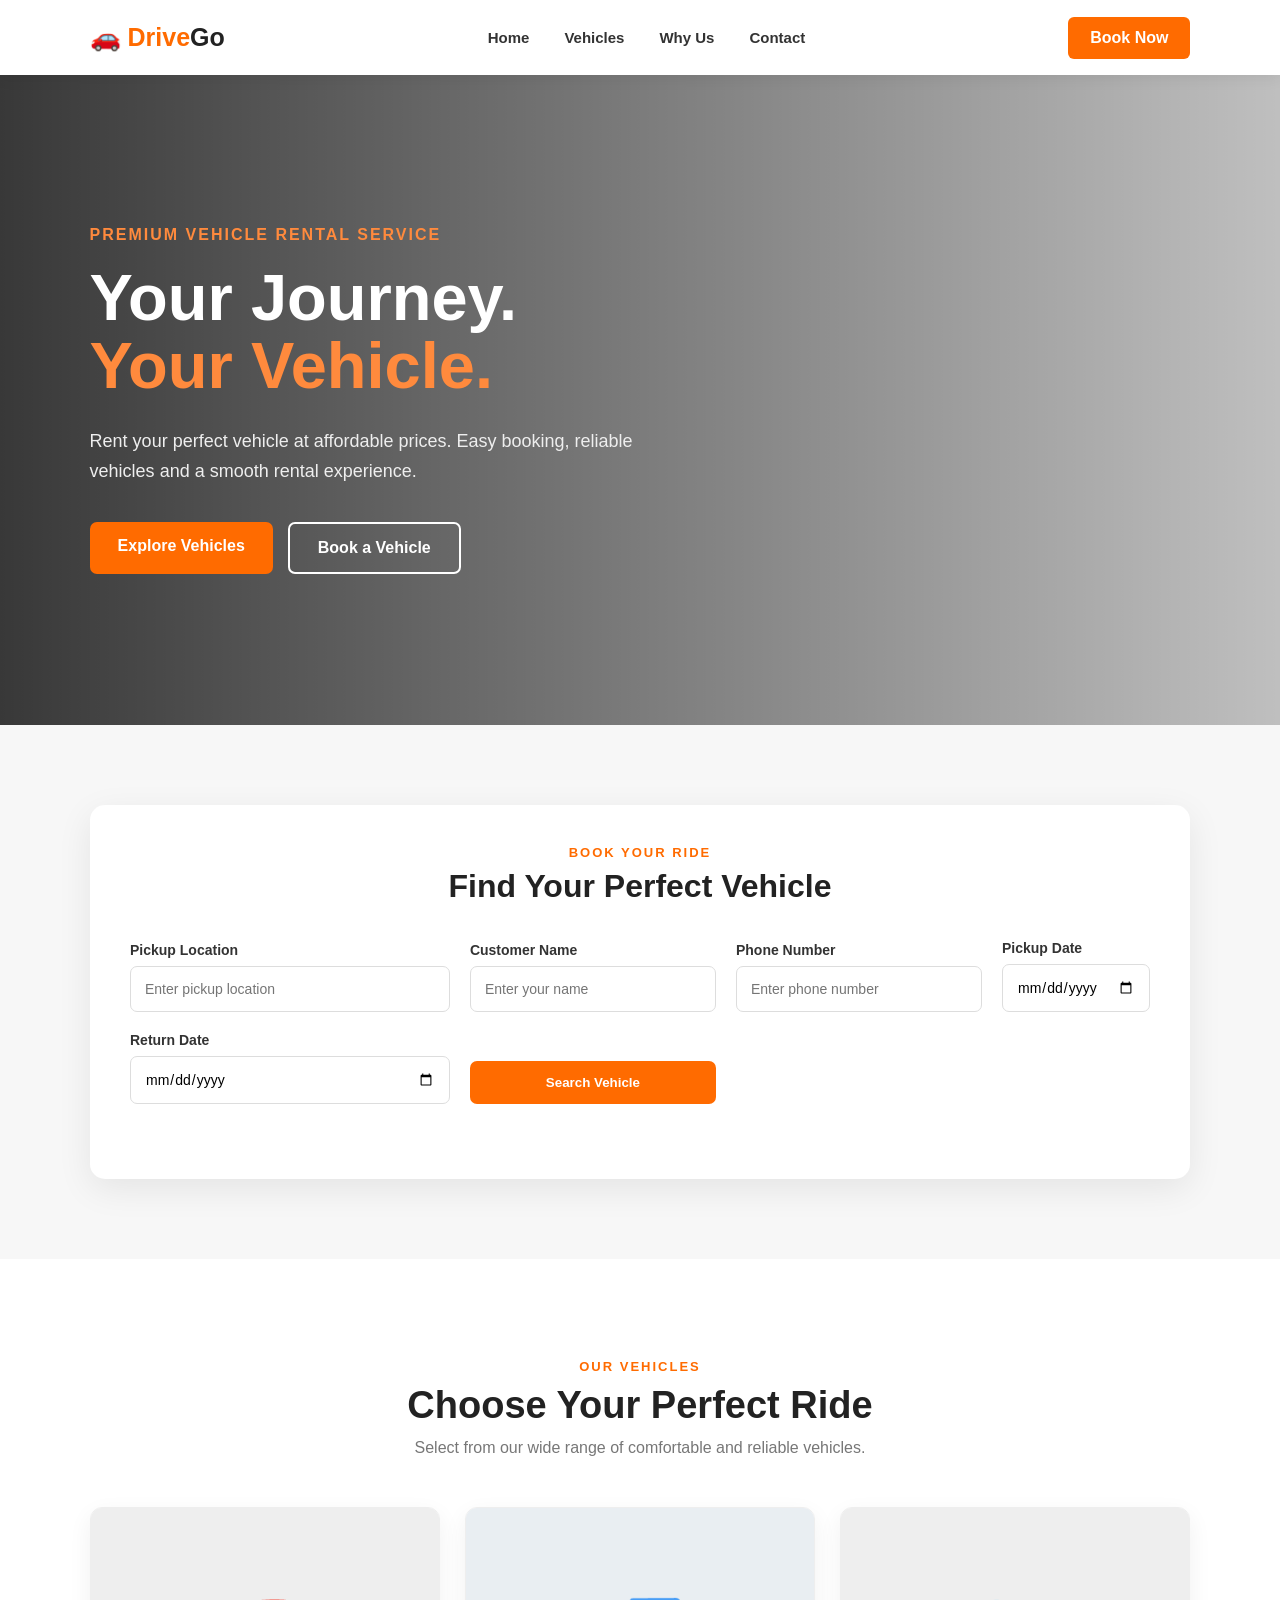
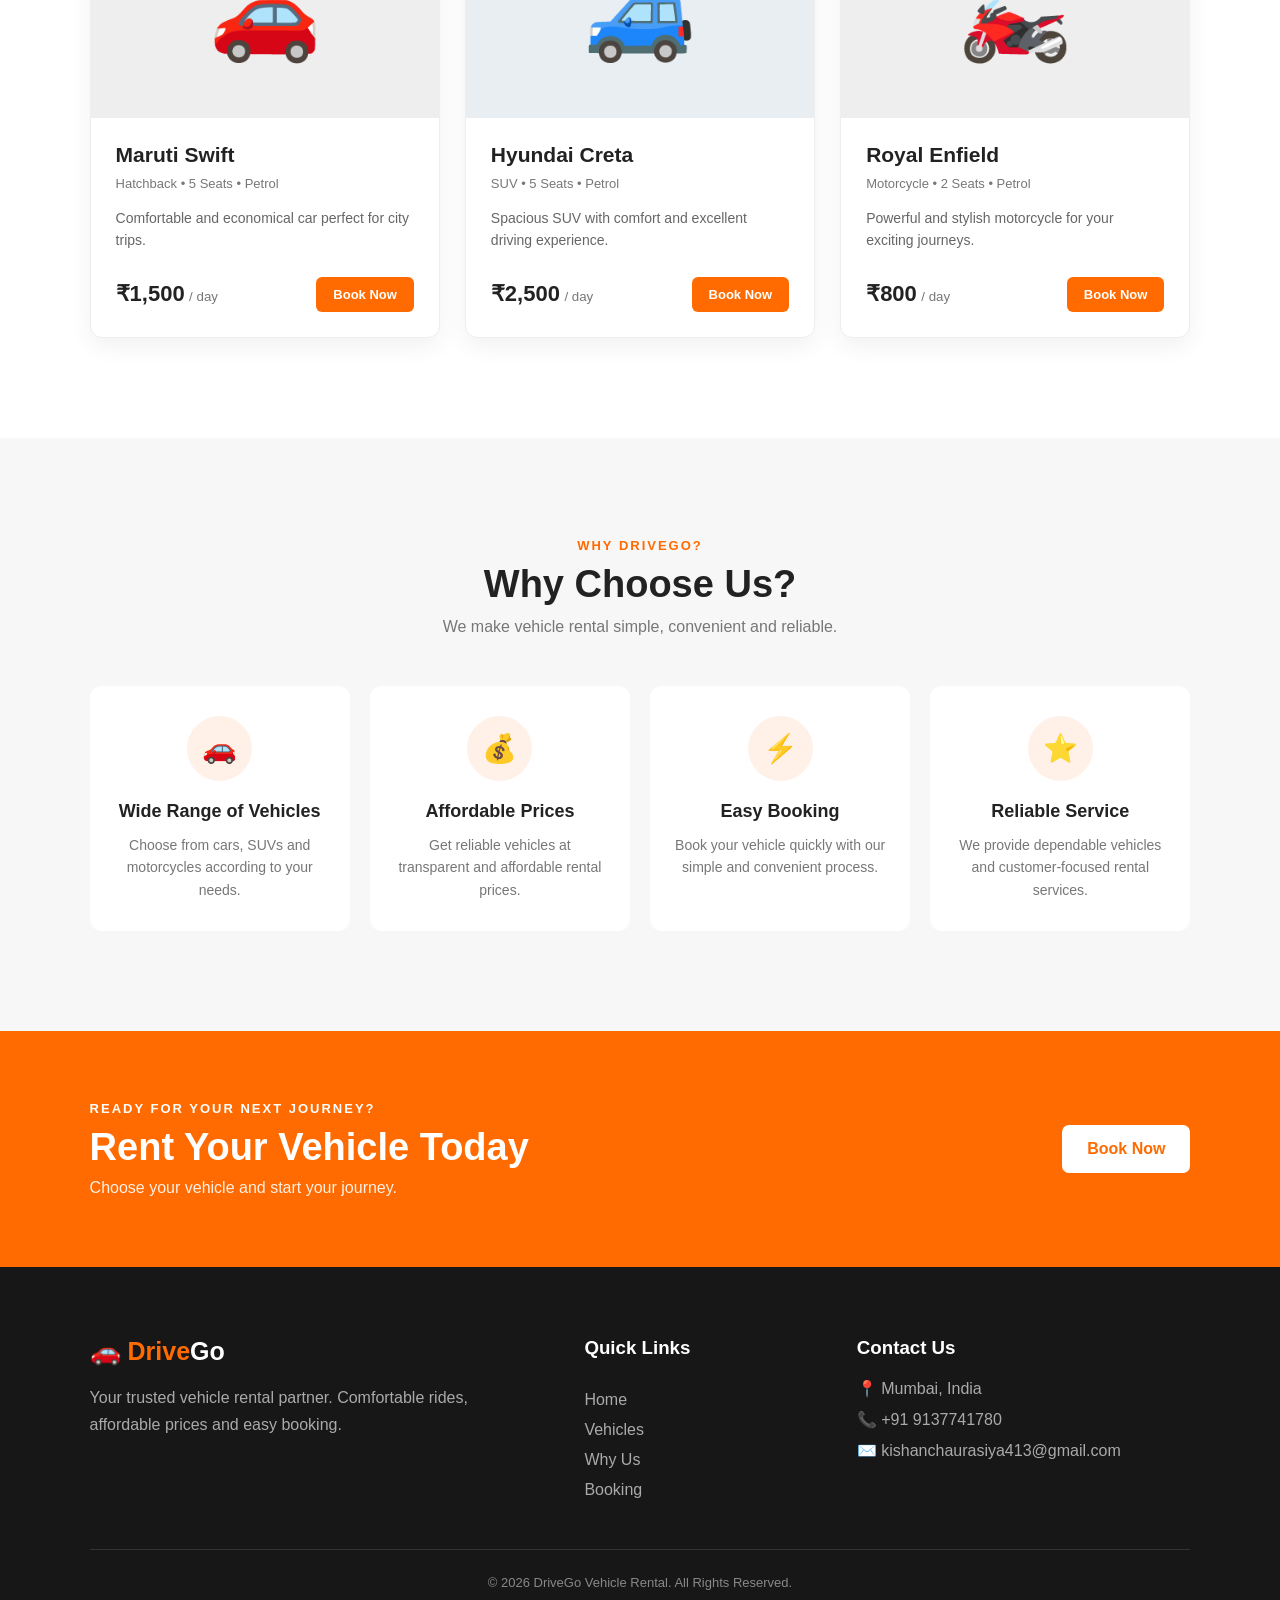
==== index.html @ 2966a83b "Fix index filename" ====
<!DOCTYPE html>
<html lang="en">

<head>
    <meta charset="UTF-8">

    <meta name="viewport" content="width=device-width, initial-scale=1.0">

    <title>DriveGo - Vehicle Rental</title>

    <link rel="stylesheet" href="style.css">
</head>

<body>

    <!-- ================= NAVBAR ================= -->

    <header class="navbar">

        <div class="logo">
            🚗 <span>Drive</span>Go
        </div>

        <nav>
            <a href="#home">Home</a>
            <a href="#vehicles">Vehicles</a>
            <a href="#why-us">Why Us</a>
            <a href="#contact">Contact</a>
        </nav>

        <a href="#booking" class="nav-btn">Book Now</a>

    </header>


    <!-- ================= HERO SECTION ================= -->

    <section class="hero" id="home">

        <div class="hero-content">

            <p class="small-title">PREMIUM VEHICLE RENTAL SERVICE</p>

            <h1>
                Your Journey.<br>
                <span>Your Vehicle.</span>
            </h1>

            <p class="hero-text">
                Rent your perfect vehicle at affordable prices.
                Easy booking, reliable vehicles and a smooth
                rental experience.
            </p>

            <div class="hero-buttons">

                <a href="#vehicles" class="primary-btn">
                    Explore Vehicles
                </a>

                <a href="#booking" class="secondary-btn">
                    Book a Vehicle
                </a>

            </div>

        </div>

    </section>


    <!-- ================= SEARCH / BOOKING BOX ================= -->

<section class="booking-section" id="booking">

    <div class="booking-box">

        <div class="booking-title">

            <p>BOOK YOUR RIDE</p>

            <h2>Find Your Perfect Vehicle</h2>

        </div>


        <div class="booking-form">

            <div class="input-group">

                <label>Pickup Location</label>

                <input
    type="text"
    id="pickupLocation"
    placeholder="Enter pickup location"
>

            </div>
            <div class="input-group">
    <label>Customer Name</label>
    <input
        type="text"
        id="customerName"
        placeholder="Enter your name"
    >
</div>

<div class="input-group">
    <label>Phone Number</label>
    <input
        type="text"
        id="customerPhone"
        placeholder="Enter phone number"
    >
</div>

            <div class="input-group">

                <label>Pickup Date</label>

                <input type="date">

            </div>


            <div class="input-group">

                <label>Return Date</label>

                <input type="date">

            </div>


            <button class="search-btn" type="button">
                Search Vehicle
            </button>

        </div>


        <!-- Vehicle results MUST be outside booking-form -->

        <div id="vehicleResults"></div>

    </div>

</section>

    <!-- ================= VEHICLES ================= -->

    <section class="vehicles-section" id="vehicles">

        <div class="section-heading">

            <p>OUR VEHICLES</p>

            <h2>Choose Your Perfect Ride</h2>

            <span>
                Select from our wide range of comfortable
                and reliable vehicles.
            </span>

        </div>


        <div class="vehicle-container">


            <!-- VEHICLE 1 -->

            <div class="vehicle-card">

                <div class="vehicle-image car-one">
                    🚗
                </div>

                <div class="vehicle-info">

                    <div class="vehicle-name">

                        <h3>Maruti Swift</h3>

                        <span>Hatchback • 5 Seats • Petrol</span>

                    </div>

                    <p class="vehicle-description">
                        Comfortable and economical car
                        perfect for city trips.
                    </p>

                    <div class="vehicle-bottom">

                        <div class="price">
                            <strong>₹1,500</strong>
                            <small>/ day</small>
                        </div>

                        <a href="#booking" class="book-btn">
                            Book Now
                        </a>

                    </div>

                </div>

            </div>


            <!-- VEHICLE 2 -->

            <div class="vehicle-card">

                <div class="vehicle-image car-two">
                    🚙
                </div>

                <div class="vehicle-info">

                    <div class="vehicle-name">

                        <h3>Hyundai Creta</h3>

                        <span>SUV • 5 Seats • Petrol</span>

                    </div>

                    <p class="vehicle-description">
                        Spacious SUV with comfort and
                        excellent driving experience.
                    </p>

                    <div class="vehicle-bottom">

                        <div class="price">
                            <strong>₹2,500</strong>
                            <small>/ day</small>
                        </div>

                        <a href="#booking" class="book-btn">
                            Book Now
                        </a>

                    </div>

                </div>

            </div>


            <!-- VEHICLE 3 -->

            <div class="vehicle-card">

                <div class="vehicle-image bike">
                    🏍️
                </div>

                <div class="vehicle-info">

                    <div class="vehicle-name">

                        <h3>Royal Enfield</h3>

                        <span>Motorcycle • 2 Seats • Petrol</span>

                    </div>

                    <p class="vehicle-description">
                        Powerful and stylish motorcycle
                        for your exciting journeys.
                    </p>

                    <div class="vehicle-bottom">

                        <div class="price">
                            <strong>₹800</strong>
                            <small>/ day</small>
                        </div>

                        <a href="#booking" class="book-btn">
                            Book Now
                        </a>

                    </div>

                </div>

            </div>


        </div>

    </section>


    <!-- ================= WHY CHOOSE US ================= -->

    <section class="why-section" id="why-us">

        <div class="section-heading">

            <p>WHY DRIVEGO?</p>

            <h2>Why Choose Us?</h2>

            <span>
                We make vehicle rental simple, convenient
                and reliable.
            </span>

        </div>


        <div class="features">


            <div class="feature-card">

                <div class="feature-icon">
                    🚗
                </div>

                <h3>Wide Range of Vehicles</h3>

                <p>
                    Choose from cars, SUVs and motorcycles
                    according to your needs.
                </p>

            </div>


            <div class="feature-card">

                <div class="feature-icon">
                    💰
                </div>

                <h3>Affordable Prices</h3>

                <p>
                    Get reliable vehicles at transparent
                    and affordable rental prices.
                </p>

            </div>


            <div class="feature-card">

                <div class="feature-icon">
                    ⚡
                </div>

                <h3>Easy Booking</h3>

                <p>
                    Book your vehicle quickly with our
                    simple and convenient process.
                </p>

            </div>


            <div class="feature-card">

                <div class="feature-icon">
                    ⭐
                </div>

                <h3>Reliable Service</h3>

                <p>
                    We provide dependable vehicles and
                    customer-focused rental services.
                </p>

            </div>


        </div>

    </section>


    <!-- ================= CALL TO ACTION ================= -->

    <section class="cta">

        <div>

            <p>READY FOR YOUR NEXT JOURNEY?</p>

            <h2>
                Rent Your Vehicle Today
            </h2>

            <span>
                Choose your vehicle and start your journey.
            </span>

        </div>

        <a href="#booking" class="cta-btn">
            Book Now
        </a>

    </section>


    <!-- ================= FOOTER ================= -->

    <footer id="contact">

        <div class="footer-container">


            <div class="footer-about">

                <div class="logo footer-logo">
                    🚗 <span>Drive</span>Go
                </div>

                <p>
                    Your trusted vehicle rental partner.
                    Comfortable rides, affordable prices
                    and easy booking.
                </p>

            </div>


            <div class="footer-links">

                <h3>Quick Links</h3>

                <a href="#home">Home</a>
                <a href="#vehicles">Vehicles</a>
                <a href="#why-us">Why Us</a>
                <a href="#booking">Booking</a>

            </div>


            <div class="footer-contact">

                <h3>Contact Us</h3>

                <p>📍 Mumbai, India</p>
                <p>📞 +91 9137741780</p>
                <p>✉️ kishanchaurasiya413@gmail.com</p>

            </div>


        </div>


        <div class="copyright">

            <p>
                © 2026 DriveGo Vehicle Rental.
                All Rights Reserved.
            </p>

        </div>

    </footer>


    <script src="script.js"></script>

</body>

</html>
---- style.css ----
/* =========================
   BASIC RESET
========================= */

* {
    margin: 0;
    padding: 0;
    box-sizing: border-box;
}

html {
    scroll-behavior: smooth;
}

body {
    font-family: Arial, sans-serif;
    color: #222;
    background: #ffffff;
}

a {
    text-decoration: none;
}

button,
input {
    font-family: inherit;
}


/* =========================
   NAVBAR
========================= */

.navbar {
    width: 100%;
    height: 75px;
    padding: 0 7%;

    display: flex;
    align-items: center;
    justify-content: space-between;

    background: #ffffff;

    position: sticky;
    top: 0;
    z-index: 1000;

    box-shadow: 0 2px 15px rgba(0, 0, 0, 0.08);
}

.logo {
    font-size: 25px;
    font-weight: bold;
    color: #222;
}

.logo span {
    color: #ff6b00;
}

.navbar nav {
    display: flex;
    gap: 35px;
}

.navbar nav a {
    color: #333;
    font-size: 15px;
    font-weight: 600;
    transition: 0.3s;
}

.navbar nav a:hover {
    color: #ff6b00;
}

.nav-btn {
    background: #ff6b00;
    color: white;
    padding: 12px 22px;
    border-radius: 6px;
    font-weight: bold;
    transition: 0.3s;
}

.nav-btn:hover {
    background: #e85d00;
    transform: translateY(-2px);
}


/* =========================
   HERO SECTION
========================= */

.hero {
    min-height: 650px;

    display: flex;
    align-items: center;

    padding: 80px 7%;

    background:
        linear-gradient(
            90deg,
            rgba(0, 0, 0, 0.78),
            rgba(0, 0, 0, 0.25)
        ),
        url("https://images.unsplash.com/photo-1503376780353-7e6692767b70?auto=format&fit=crop&w=1600&q=80");

    background-size: cover;
    background-position: center;
}

.hero-content {
    max-width: 650px;
    color: white;
}

.small-title {
    color: #ff8a3d;
    font-weight: bold;
    letter-spacing: 2px;
    margin-bottom: 20px;
}

.hero h1 {
    font-size: 65px;
    line-height: 1.05;
    margin-bottom: 25px;
}

.hero h1 span {
    color: #ff8a3d;
}

.hero-text {
    font-size: 18px;
    line-height: 1.7;
    max-width: 570px;
    color: #eeeeee;
    margin-bottom: 35px;
}

.hero-buttons {
    display: flex;
    gap: 15px;
}

.primary-btn,
.secondary-btn {
    padding: 15px 28px;
    border-radius: 7px;
    font-weight: bold;
    transition: 0.3s;
}

.primary-btn {
    background: #ff6b00;
    color: white;
}

.primary-btn:hover {
    background: #e85d00;
    transform: translateY(-3px);
}

.secondary-btn {
    border: 2px solid white;
    color: white;
}

.secondary-btn:hover {
    background: white;
    color: #222;
}


/* =========================
   BOOKING SECTION
========================= */

.booking-section {
    padding: 80px 7%;
    background: #f7f7f7;
}

.booking-box {
    max-width: 1100px;
    margin: auto;

    background: white;

    padding: 40px;

    border-radius: 15px;

    box-shadow: 0 10px 35px rgba(0, 0, 0, 0.08);
}

.booking-title {
    text-align: center;
    margin-bottom: 35px;
}

.booking-title p {
    color: #ff6b00;
    font-size: 13px;
    font-weight: bold;
    letter-spacing: 2px;
    margin-bottom: 8px;
}

.booking-title h2 {
    font-size: 32px;
}


/* BOOKING FORM */

.booking-form {
    display: grid;

    grid-template-columns:
        1.3fr
        1fr
        1fr
        auto;

    gap: 20px;

    align-items: end;
}

.input-group {
    display: flex;
    flex-direction: column;
    gap: 8px;
}

.input-group label {
    font-size: 14px;
    font-weight: bold;
    color: #333;
}

.input-group input {
    width: 100%;

    padding: 14px;

    border: 1px solid #ddd;

    border-radius: 7px;

    outline: none;

    font-size: 14px;

    transition: 0.3s;
}

.input-group input:focus {
    border-color: #ff6b00;

    box-shadow:
        0 0 0 3px rgba(255, 107, 0, 0.1);
}


/* =========================
   SEARCH BUTTON
========================= */

.search-btn {
    border: none;

    background: #ff6b00;

    color: white;

    padding: 14px 25px;

    border-radius: 7px;

    font-weight: bold;

    cursor: pointer;

    transition: 0.3s;
}

.search-btn:hover {
    background: #e85d00;

    transform: translateY(-2px);
}


/* =========================
   VEHICLE RESULTS
========================= */

#vehicleResults {
    margin-top: 35px;
}

.vehicle-selection {
    border-top: 1px solid #eeeeee;
    padding-top: 30px;
}

.vehicle-selection h2 {
    font-size: 27px;
    margin-bottom: 10px;
}

.vehicle-selection > p {
    color: #555;
    margin-bottom: 5px;
}


/* VEHICLE OPTIONS */

.vehicle-options {
    display: grid;

    grid-template-columns: repeat(3, 1fr);

    gap: 15px;

    margin-top: 25px;
}

.vehicle-option {
    border: 1px solid #ddd;

    border-radius: 10px;

    padding: 18px;

    transition: 0.3s;
}

.vehicle-option:hover {
    border-color: #ff6b00;

    box-shadow:
        0 5px 20px rgba(0, 0, 0, 0.08);
}

.vehicle-option input {
    accent-color: #ff6b00;
    margin-right: 8px;
}

.vehicle-option label {
    cursor: pointer;

    display: flex;

    flex-direction: column;

    gap: 7px;

    margin-top: 8px;
}

.vehicle-option label strong {
    font-size: 17px;
}

.vehicle-option label span {
    color: #666;
    font-size: 14px;
}


/* CALCULATE BUTTON */

#calculateBtn {
    margin-top: 25px;

    border: none;

    background: #222;

    color: white;

    padding: 13px 22px;

    border-radius: 6px;

    cursor: pointer;

    font-weight: bold;

    transition: 0.3s;
}

#calculateBtn:hover {
    background: #ff6b00;
}


/* BOOKING SUMMARY */

#totalResult {
    margin-top: 25px;

    padding: 25px;

    background: #f8f8f8;

    border-left: 4px solid #ff6b00;

    border-radius: 8px;
}

#totalResult h3 {
    margin-bottom: 15px;
}

#totalResult p {
    margin-bottom: 7px;
    color: #444;
}

#totalResult h2 {
    margin-top: 15px;
    color: #ff6b00;
}


/* =========================
   VEHICLES SECTION
========================= */

.vehicles-section {
    padding: 100px 7%;
    background: white;
}

.section-heading {
    text-align: center;
    margin-bottom: 50px;
}

.section-heading p {
    color: #ff6b00;

    font-size: 13px;

    font-weight: bold;

    letter-spacing: 2px;

    margin-bottom: 10px;
}

.section-heading h2 {
    font-size: 38px;
    margin-bottom: 12px;
}

.section-heading span {
    color: #777;
    font-size: 16px;
}

.vehicle-container {
    max-width: 1150px;

    margin: auto;

    display: grid;

    grid-template-columns: repeat(3, 1fr);

    gap: 25px;
}

.vehicle-card {
    background: white;

    border-radius: 12px;

    overflow: hidden;

    border: 1px solid #eeeeee;

    box-shadow:
        0 8px 25px rgba(0, 0, 0, 0.06);

    transition: 0.3s;
}

.vehicle-card:hover {
    transform: translateY(-7px);

    box-shadow:
        0 15px 35px rgba(0, 0, 0, 0.12);
}

.vehicle-image {
    height: 210px;

    display: flex;

    align-items: center;

    justify-content: center;

    font-size: 90px;

    background: #f4f4f4;
}

.car-one {
    background: #eeeeee;
}

.car-two {
    background: #e9eef2;
}

.bike {
    background: #eeeeee;
}

.vehicle-info {
    padding: 25px;
}

.vehicle-name {
    margin-bottom: 15px;
}

.vehicle-name h3 {
    font-size: 21px;
    margin-bottom: 7px;
}

.vehicle-name span {
    color: #777;
    font-size: 13px;
}

.vehicle-description {
    color: #666;

    line-height: 1.6;

    font-size: 14px;

    margin-bottom: 25px;
}

.vehicle-bottom {
    display: flex;

    justify-content: space-between;

    align-items: center;
}

.price strong {
    font-size: 22px;
    color: #222;
}

.price small {
    color: #777;
}

.book-btn {
    background: #ff6b00;

    color: white;

    padding: 10px 17px;

    border-radius: 6px;

    font-size: 13px;

    font-weight: bold;

    transition: 0.3s;
}

.book-btn:hover {
    background: #e85d00;
}


/* =========================
   WHY US
========================= */

.why-section {
    padding: 100px 7%;
    background: #f7f7f7;
}

.features {
    max-width: 1150px;

    margin: auto;

    display: grid;

    grid-template-columns: repeat(4, 1fr);

    gap: 20px;
}

.feature-card {
    background: white;

    padding: 30px 22px;

    text-align: center;

    border-radius: 12px;

    transition: 0.3s;
}

.feature-card:hover {
    transform: translateY(-5px);

    box-shadow:
        0 10px 30px rgba(0, 0, 0, 0.08);
}

.feature-icon {
    width: 65px;
    height: 65px;

    margin: 0 auto 20px;

    display: flex;

    align-items: center;
    justify-content: center;

    background: #fff1e8;

    border-radius: 50%;

    font-size: 28px;
}

.feature-card h3 {
    font-size: 18px;
    margin-bottom: 12px;
}

.feature-card p {
    color: #777;

    font-size: 14px;

    line-height: 1.6;
}


/* =========================
   CTA
========================= */

.cta {
    padding: 70px 7%;

    background: #ff6b00;

    color: white;

    display: flex;

    align-items: center;

    justify-content: space-between;

    gap: 30px;
}

.cta p {
    font-size: 13px;

    font-weight: bold;

    letter-spacing: 2px;

    margin-bottom: 10px;
}

.cta h2 {
    font-size: 38px;
    margin-bottom: 10px;
}

.cta span {
    font-size: 16px;
    opacity: 0.9;
}

.cta-btn {
    background: white;

    color: #ff6b00;

    padding: 15px 25px;

    border-radius: 7px;

    font-weight: bold;

    white-space: nowrap;

    transition: 0.3s;
}

.cta-btn:hover {
    transform: translateY(-3px);

    box-shadow:
        0 8px 20px rgba(0, 0, 0, 0.15);
}


/* =========================
   FOOTER
========================= */

footer {
    background: #171717;

    color: white;

    padding: 70px 7% 0;
}

.footer-container {
    max-width: 1150px;

    margin: auto;

    display: grid;

    grid-template-columns: 2fr 1fr 1.5fr;

    gap: 50px;

    padding-bottom: 50px;
}

.footer-logo {
    color: white;
    margin-bottom: 18px;
}

.footer-about p {
    color: #aaa;

    max-width: 400px;

    line-height: 1.7;
}

.footer-links h3,
.footer-contact h3 {
    margin-bottom: 20px;
}

.footer-links {
    display: flex;

    flex-direction: column;

    gap: 12px;
}

.footer-links a {
    color: #aaa;
    transition: 0.3s;
}

.footer-links a:hover {
    color: #ff6b00;
}

.footer-contact p {
    color: #aaa;
    margin-bottom: 12px;
}

.copyright {
    border-top: 1px solid #333;

    text-align: center;

    padding: 25px 0;

    color: #888;

    font-size: 13px;
}


/* =========================
   RESPONSIVE DESIGN
========================= */

@media (max-width: 900px) {

    .navbar nav {
        gap: 15px;
    }

    .hero h1 {
        font-size: 50px;
    }

    .booking-form {
        grid-template-columns: 1fr 1fr;
    }

    .search-btn {
        width: 100%;
    }

    .vehicle-container {
        grid-template-columns: 1fr 1fr;
    }

    .features {
        grid-template-columns: 1fr 1fr;
    }

    .vehicle-options {
        grid-template-columns: 1fr;
    }

    .footer-container {
        grid-template-columns: 1fr 1fr;
    }
}


@media (max-width: 600px) {

    .navbar {
        height: auto;

        padding: 18px 5%;

        flex-wrap: wrap;

        gap: 15px;
    }

    .navbar nav {
        order: 3;

        width: 100%;

        justify-content: center;
    }

    .hero {
        min-height: 600px;
        padding: 60px 5%;
    }

    .hero h1 {
        font-size: 42px;
    }

    .hero-buttons {
        flex-direction: column;
        align-items: flex-start;
    }

    .booking-section,
    .vehicles-section,
    .why-section {
        padding: 60px 5%;
    }

    .booking-box {
        padding: 25px;
    }

    .booking-form {
        grid-template-columns: 1fr;
    }

    .vehicle-container,
    .features {
        grid-template-columns: 1fr;
    }

    .section-heading h2 {
        font-size: 30px;
    }

    .cta {
        flex-direction: column;
        align-items: flex-start;
    }

    .cta h2 {
        font-size: 30px;
    }

    .footer-container {
        grid-template-columns: 1fr;
    }
}
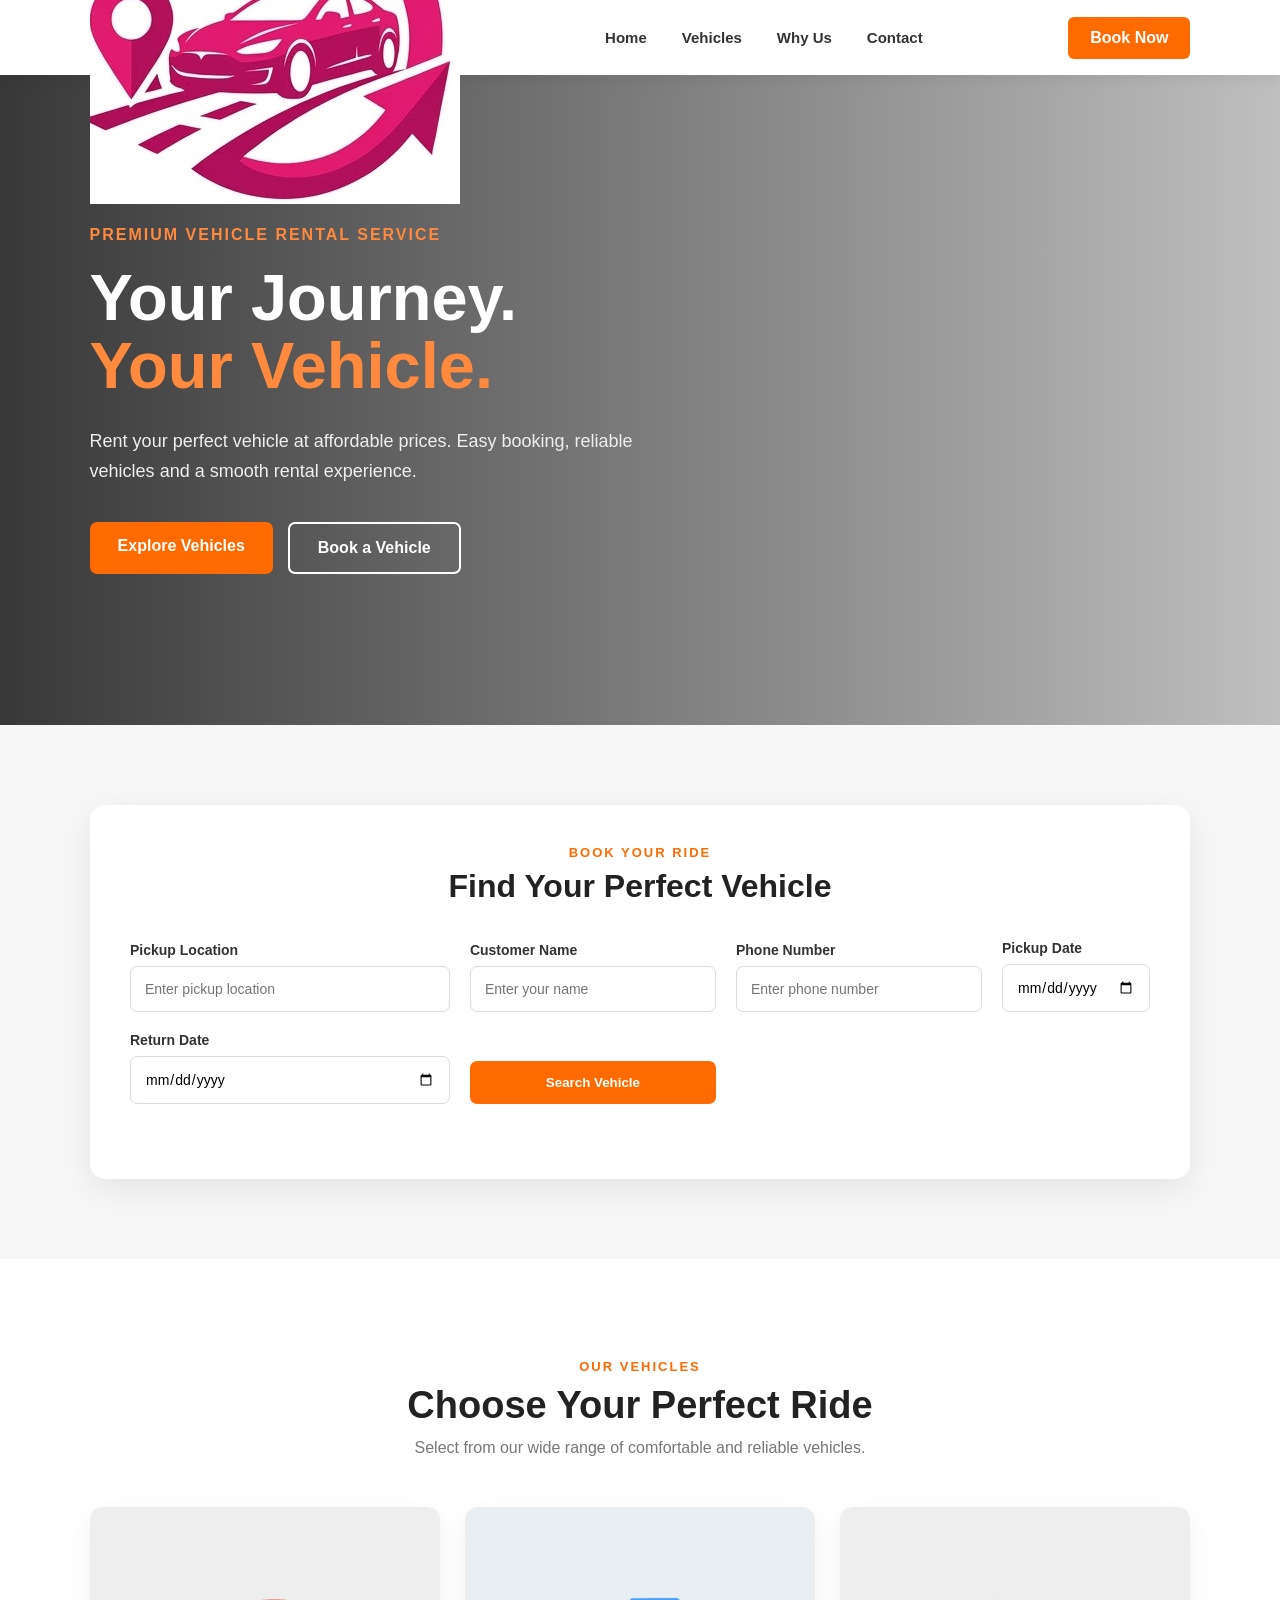
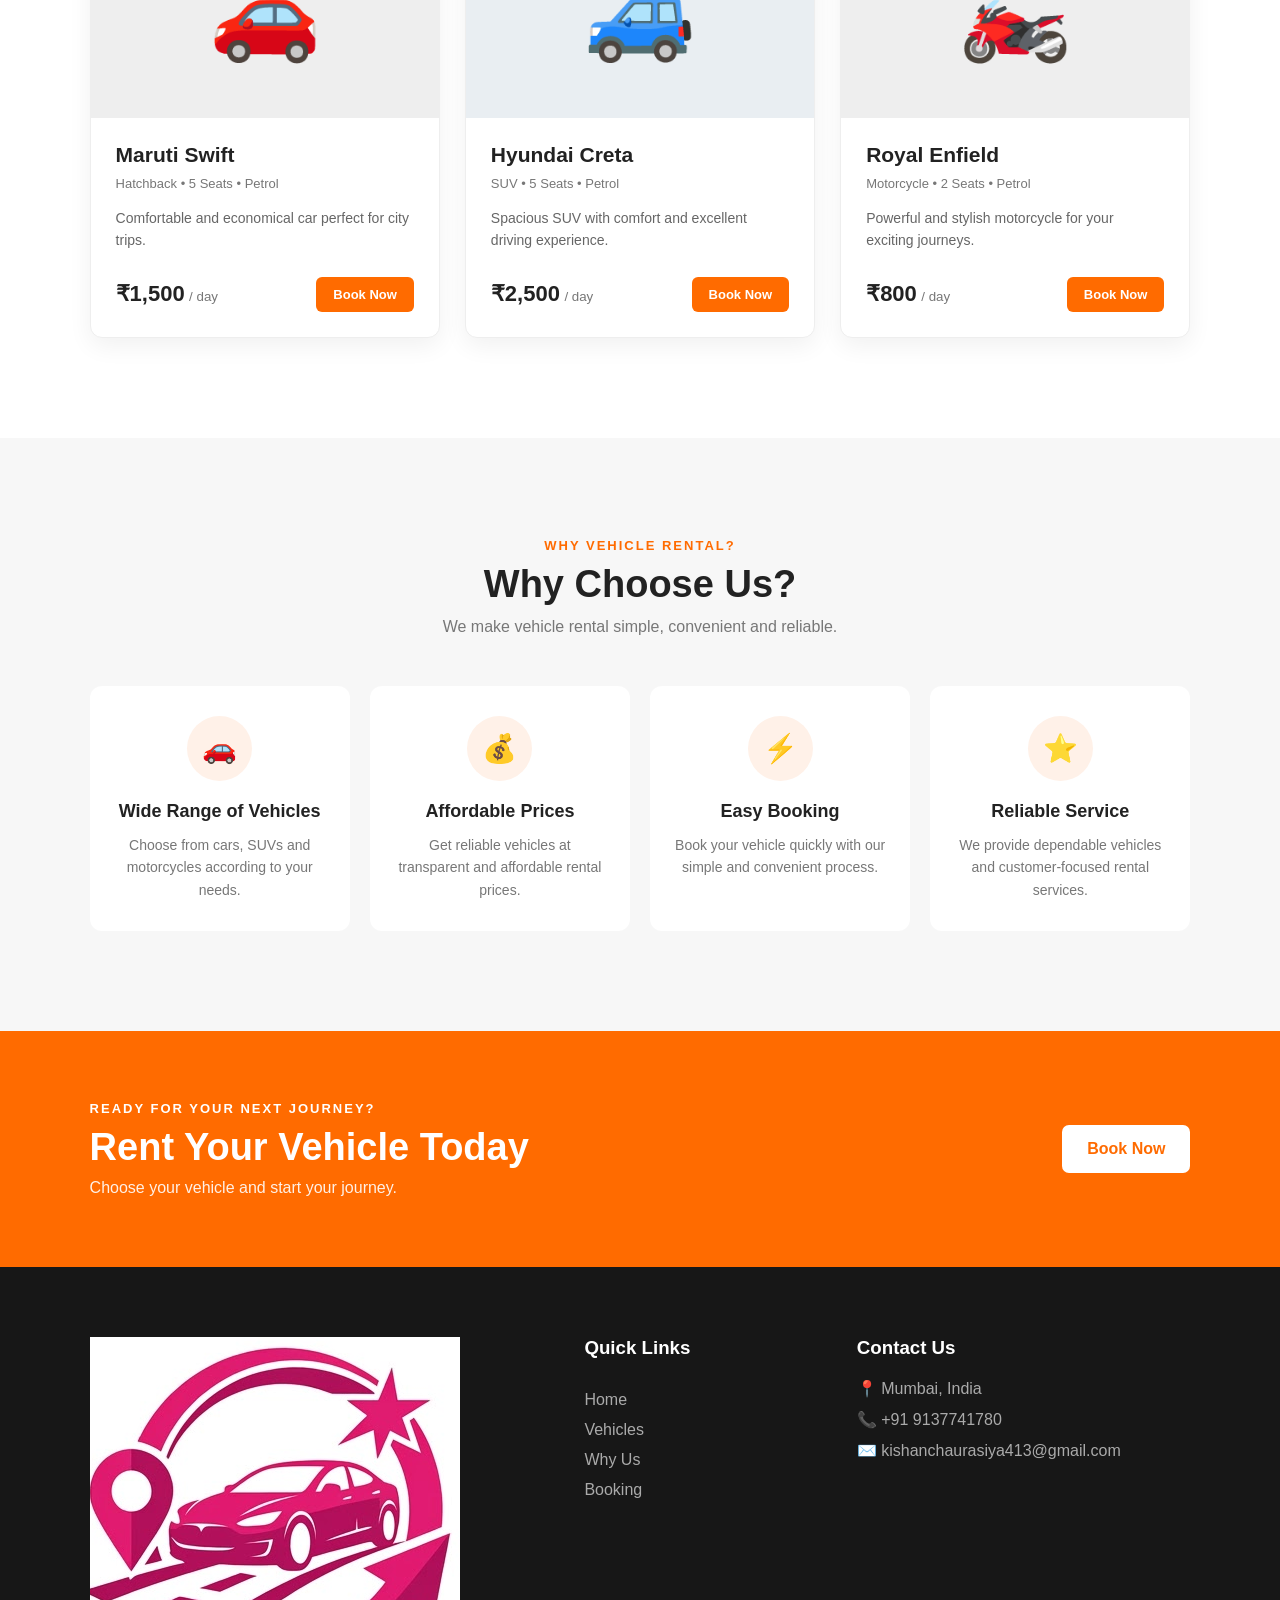
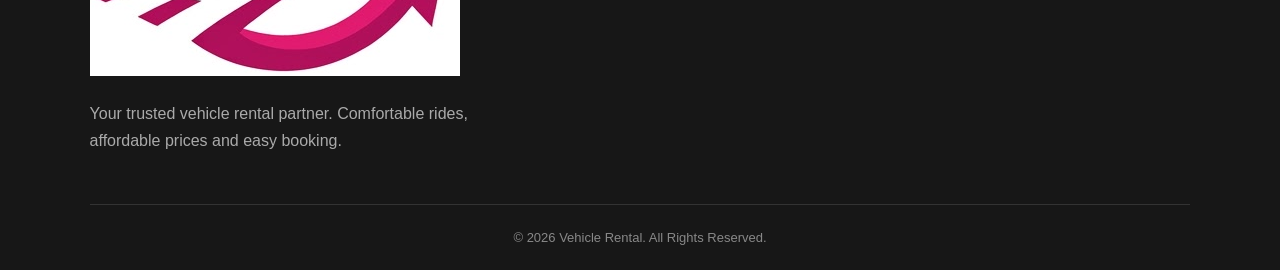
==== commit da475cf4: "Update favicon" ====
--- a/index.html
+++ b/index.html
@@ -9,6 +9,8 @@
     <title>DriveGo - Vehicle Rental</title>
 
     <link rel="stylesheet" href="style.css">
+
+    <link rel="icon" type="image/png" href="logo.png">
 </head>
 
 <body>
@@ -18,7 +20,7 @@
     <header class="navbar">
 
         <div class="logo">
-            🚗 <span>Drive</span>Go
+            <img src="logo.png" alt="Vehicle Rental Logo">
         </div>
 
         <nav>
@@ -71,82 +73,93 @@
 
     <!-- ================= SEARCH / BOOKING BOX ================= -->
 
-<section class="booking-section" id="booking">
-
-    <div class="booking-box">
-
-        <div class="booking-title">
-
-            <p>BOOK YOUR RIDE</p>
-
-            <h2>Find Your Perfect Vehicle</h2>
-
-        </div>
-
-
-        <div class="booking-form">
-
-            <div class="input-group">
-
-                <label>Pickup Location</label>
-
-                <input
-    type="text"
-    id="pickupLocation"
-    placeholder="Enter pickup location"
->
-
-            </div>
-            <div class="input-group">
-    <label>Customer Name</label>
-    <input
-        type="text"
-        id="customerName"
-        placeholder="Enter your name"
-    >
-</div>
-
-<div class="input-group">
-    <label>Phone Number</label>
-    <input
-        type="text"
-        id="customerPhone"
-        placeholder="Enter phone number"
-    >
-</div>
-
-            <div class="input-group">
-
-                <label>Pickup Date</label>
-
-                <input type="date">
-
-            </div>
-
-
-            <div class="input-group">
-
-                <label>Return Date</label>
-
-                <input type="date">
-
-            </div>
-
-
-            <button class="search-btn" type="button">
-                Search Vehicle
-            </button>
-
-        </div>
-
-
-        <!-- Vehicle results MUST be outside booking-form -->
-
-        <div id="vehicleResults"></div>
-
-    </div>
-
-</section>
+    <section class="booking-section" id="booking">
+
+        <div class="booking-box">
+
+            <div class="booking-title">
+
+                <p>BOOK YOUR RIDE</p>
+
+                <h2>Find Your Perfect Vehicle</h2>
+
+            </div>
+
+
+            <div class="booking-form">
+
+                <div class="input-group">
+
+                    <label>Pickup Location</label>
+
+                    <input
+                        type="text"
+                        id="pickupLocation"
+                        placeholder="Enter pickup location"
+                    >
+
+                </div>
+
+
+                <div class="input-group">
+
+                    <label>Customer Name</label>
+
+                    <input
+                        type="text"
+                        id="customerName"
+                        placeholder="Enter your name"
+                    >
+
+                </div>
+
+
+                <div class="input-group">
+
+                    <label>Phone Number</label>
+
+                    <input
+                        type="text"
+                        id="customerPhone"
+                        placeholder="Enter phone number"
+                    >
+
+                </div>
+
+
+                <div class="input-group">
+
+                    <label>Pickup Date</label>
+
+                    <input type="date">
+
+                </div>
+
+
+                <div class="input-group">
+
+                    <label>Return Date</label>
+
+                    <input type="date">
+
+                </div>
+
+
+                <button class="search-btn" type="button">
+                    Search Vehicle
+                </button>
+
+            </div>
+
+
+            <!-- Vehicle results MUST be outside booking-form -->
+
+            <div id="vehicleResults"></div>
+
+        </div>
+
+    </section>
+
 
     <!-- ================= VEHICLES ================= -->
 
@@ -303,7 +316,7 @@
 
         <div class="section-heading">
 
-            <p>WHY DRIVEGO?</p>
+            <p>WHY VEHICLE RENTAL?</p>
 
             <h2>Why Choose Us?</h2>
 
@@ -422,7 +435,7 @@
             <div class="footer-about">
 
                 <div class="logo footer-logo">
-                    🚗 <span>Drive</span>Go
+                    <img src="logo.png" alt="Vehicle Rental Logo">
                 </div>
 
                 <p>
@@ -463,8 +476,7 @@
         <div class="copyright">
 
             <p>
-                © 2026 DriveGo Vehicle Rental.
-                All Rights Reserved.
+                © 2026 Vehicle Rental. All Rights Reserved.
             </p>
 
         </div>
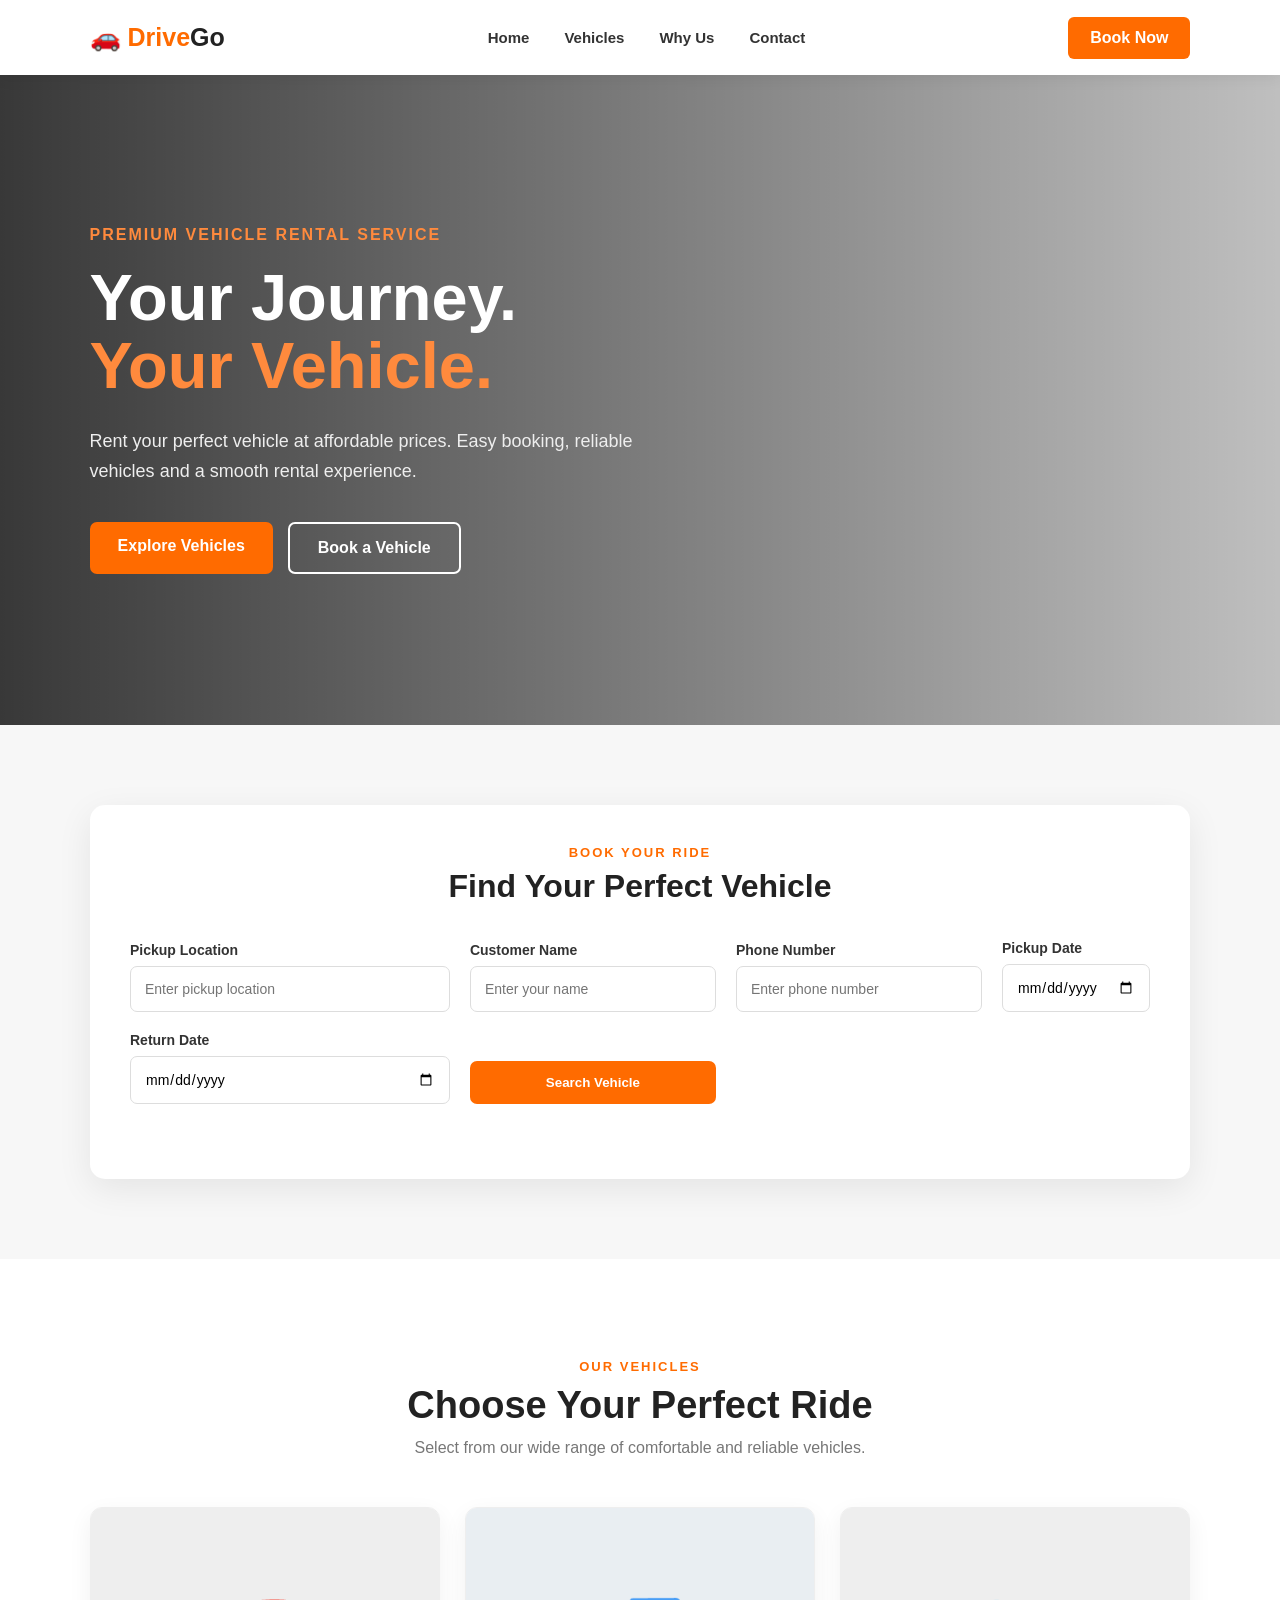
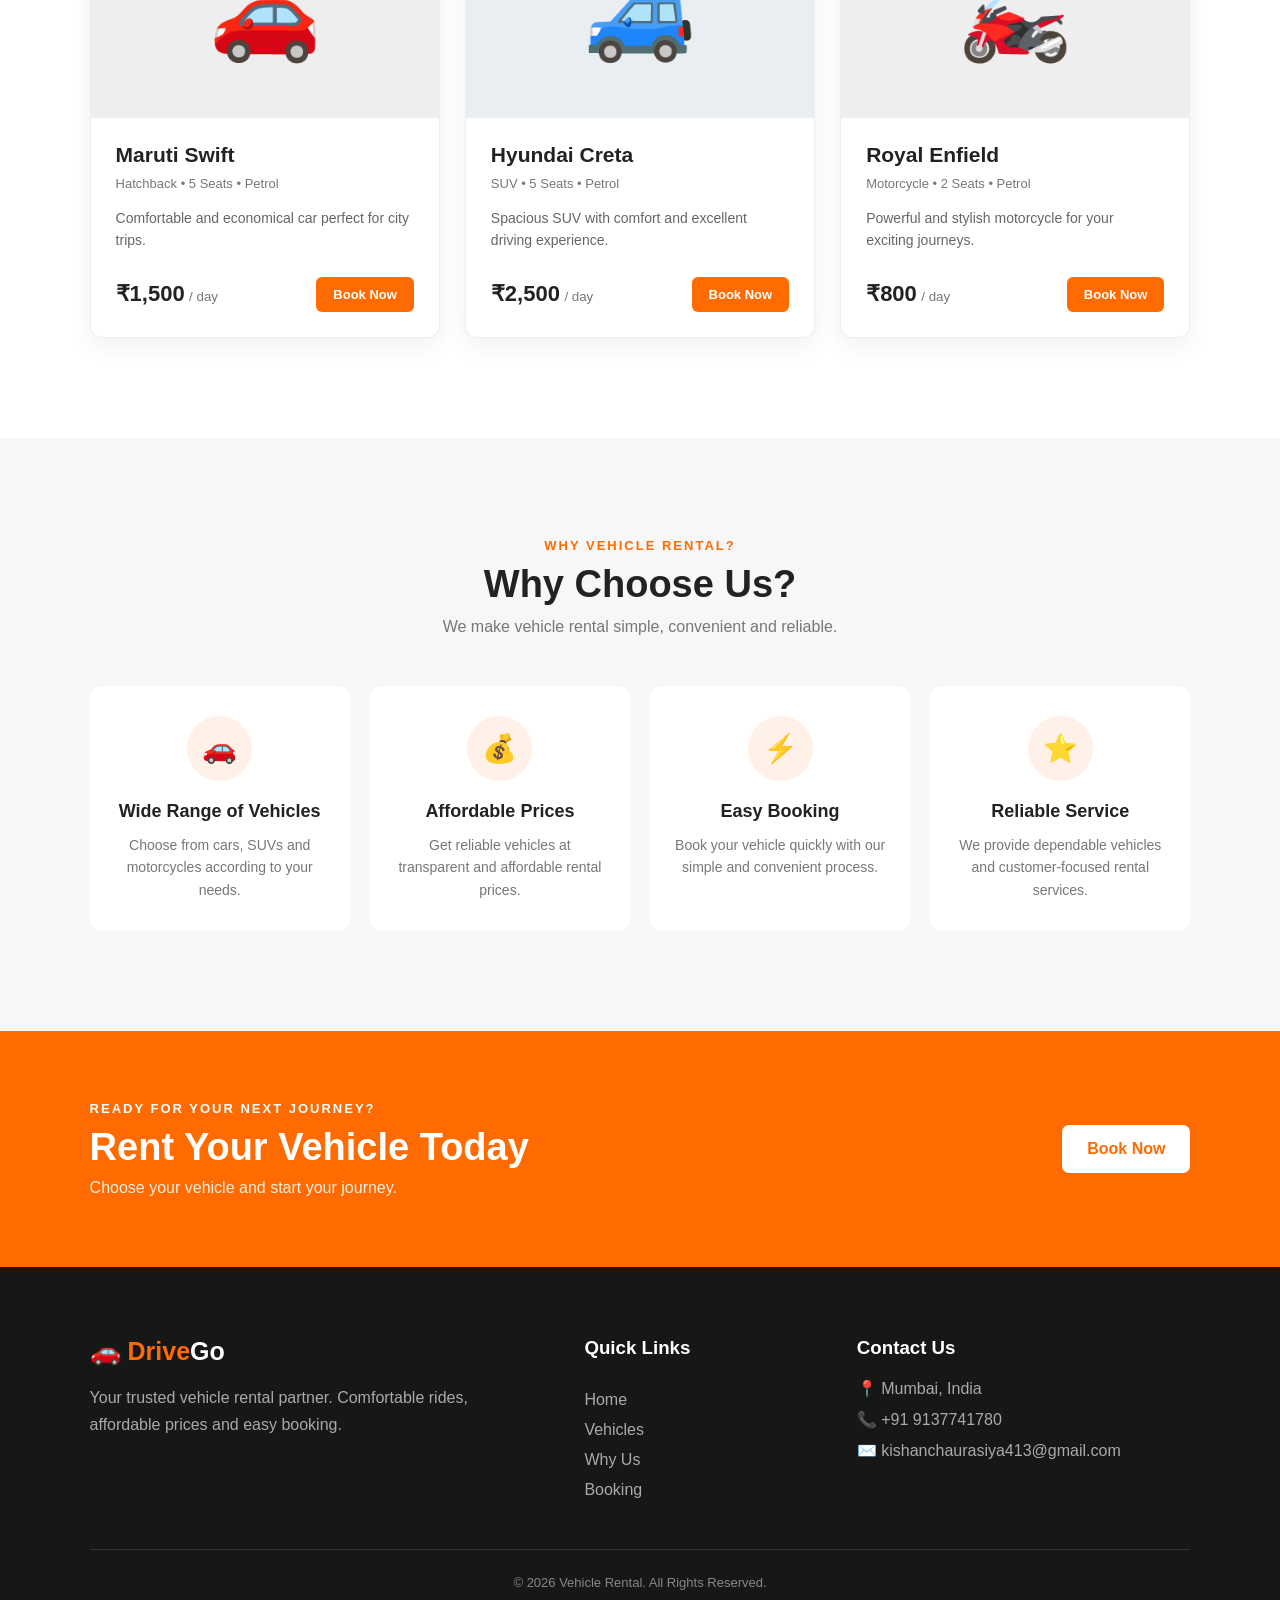
==== commit 1de787a2: "Update DriveGo website" ====
--- a/index.html
+++ b/index.html
@@ -2,6 +2,7 @@
 <html lang="en">
 
 <head>
+
     <meta charset="UTF-8">
 
     <meta name="viewport" content="width=device-width, initial-scale=1.0">
@@ -10,7 +11,9 @@
 
     <link rel="stylesheet" href="style.css">
 
+    <!-- Pink logo only for browser tab -->
     <link rel="icon" type="image/png" href="logo.png">
+
 </head>
 
 <body>
@@ -20,7 +23,7 @@
     <header class="navbar">
 
         <div class="logo">
-            <img src="logo.png" alt="Vehicle Rental Logo">
+            🚗 <span>Drive</span>Go
         </div>
 
         <nav>
@@ -152,8 +155,6 @@
             </div>
 
 
-            <!-- Vehicle results MUST be outside booking-form -->
-
             <div id="vehicleResults"></div>
 
         </div>
@@ -435,7 +436,7 @@
             <div class="footer-about">
 
                 <div class="logo footer-logo">
-                    <img src="logo.png" alt="Vehicle Rental Logo">
+                    🚗 <span>Drive</span>Go
                 </div>
 
                 <p>
--- a/style.css
+++ b/style.css
@@ -922,4 +922,22 @@
     .footer-container {
         grid-template-columns: 1fr;
     }
+}
+================= LOGO =================
+
+.logo {
+    display: flex;
+    align-items: center;
+}
+
+.logo img {
+    width: 150px;
+    height: auto;
+    display: block;
+    object-fit: contain;
+}
+
+.footer-logo img {
+    width: 140px;
+    height: auto;
 }
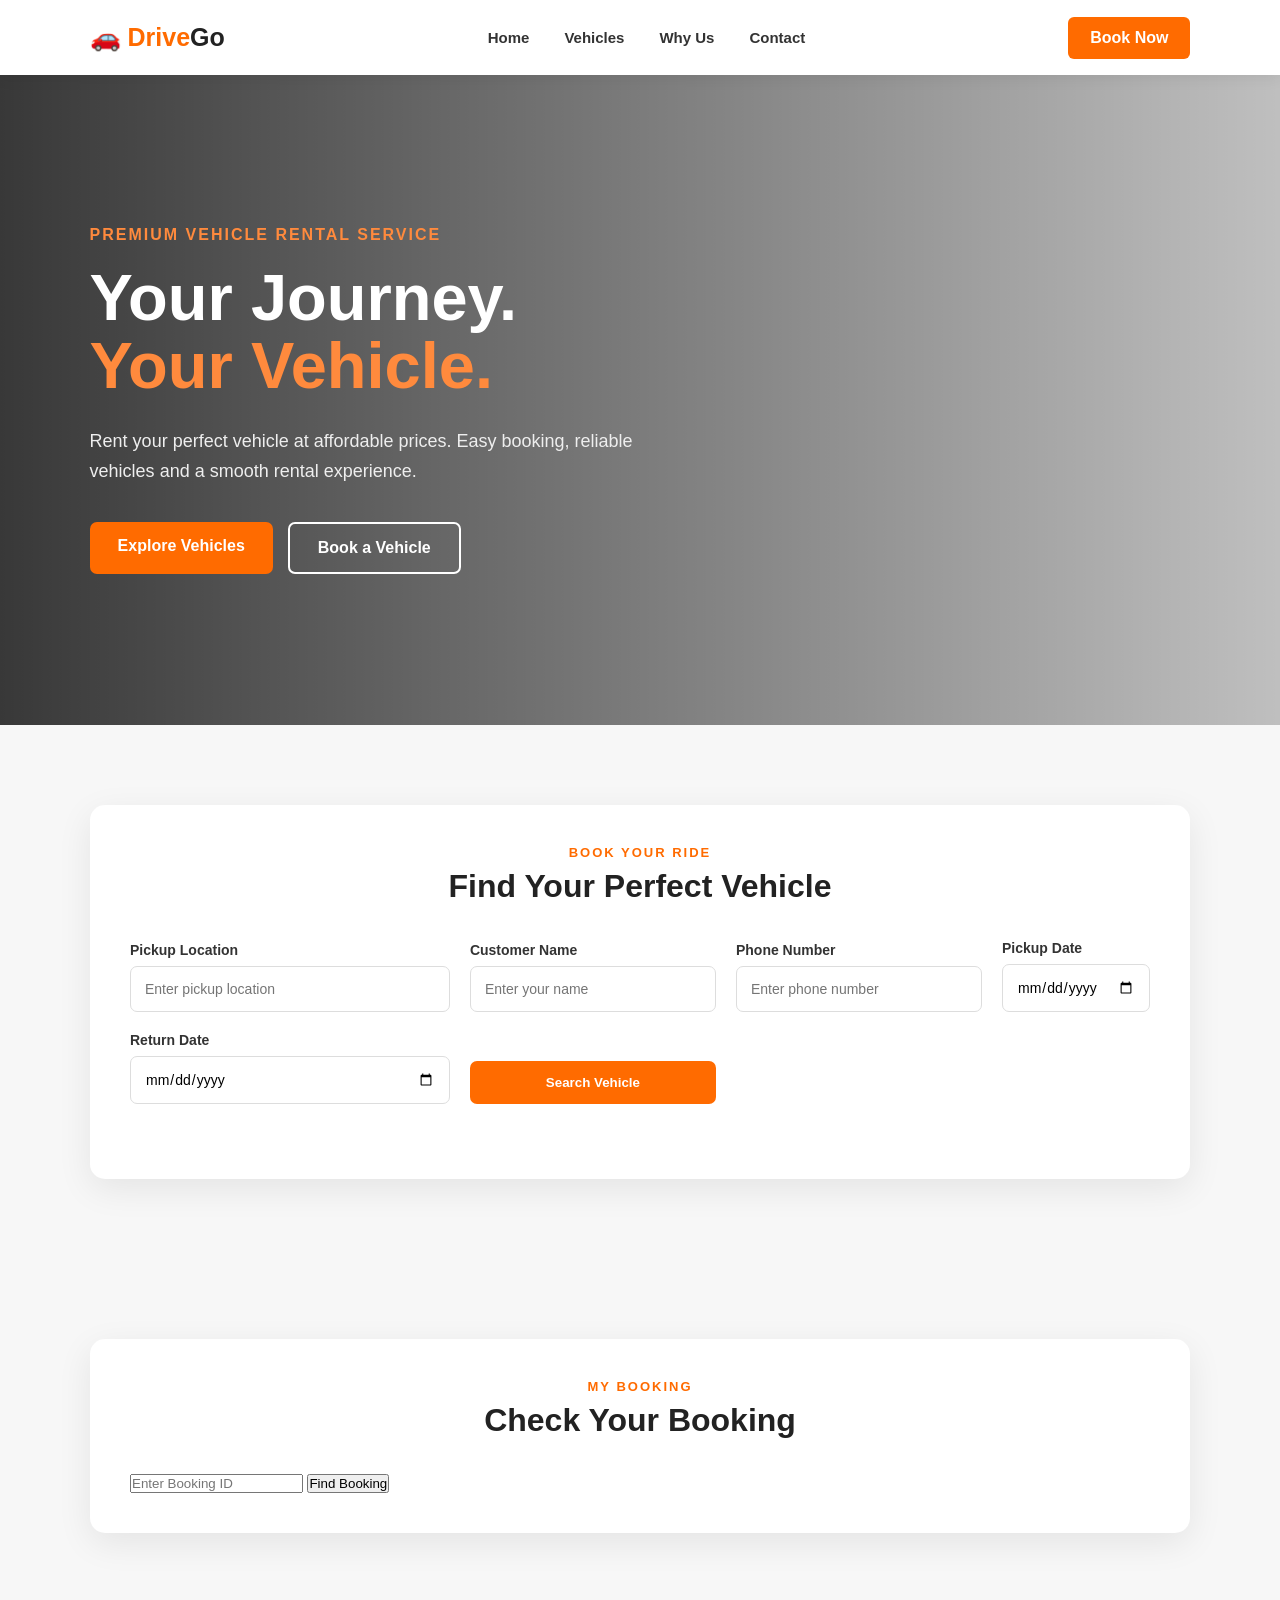
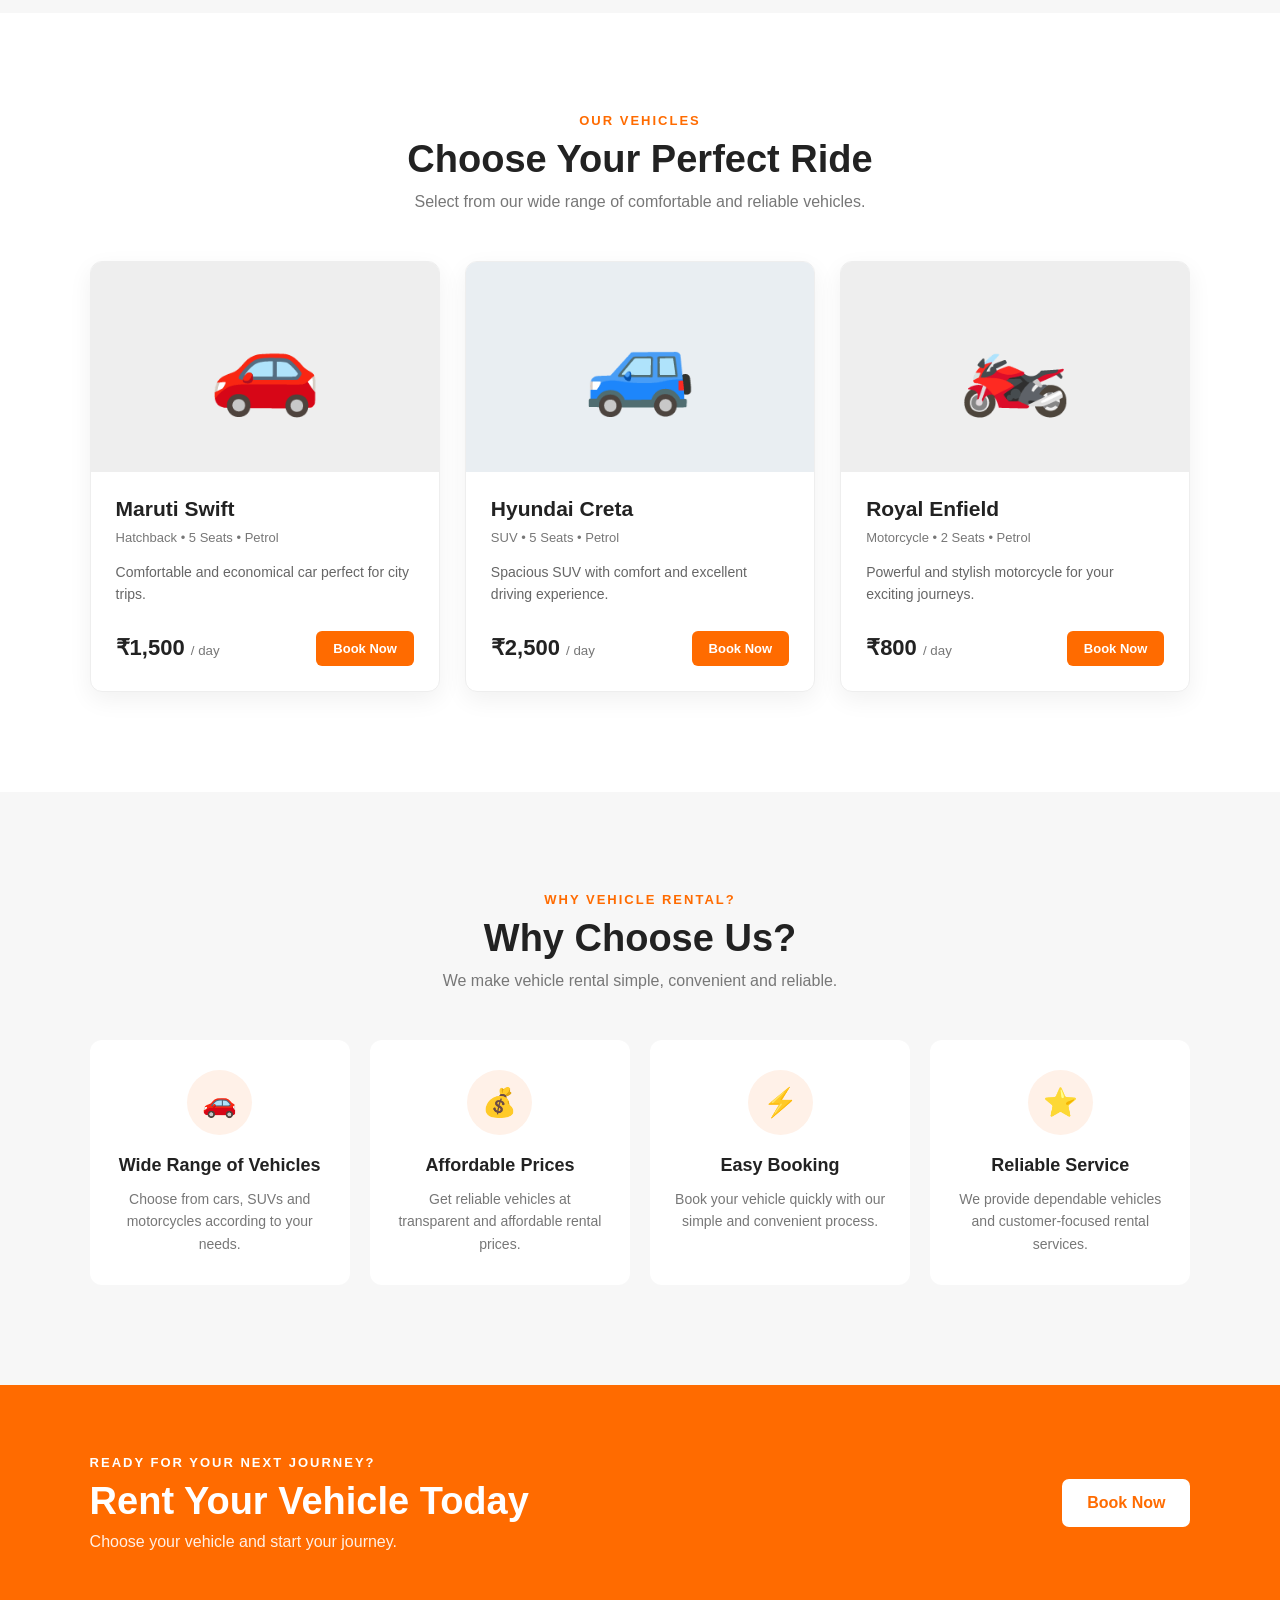
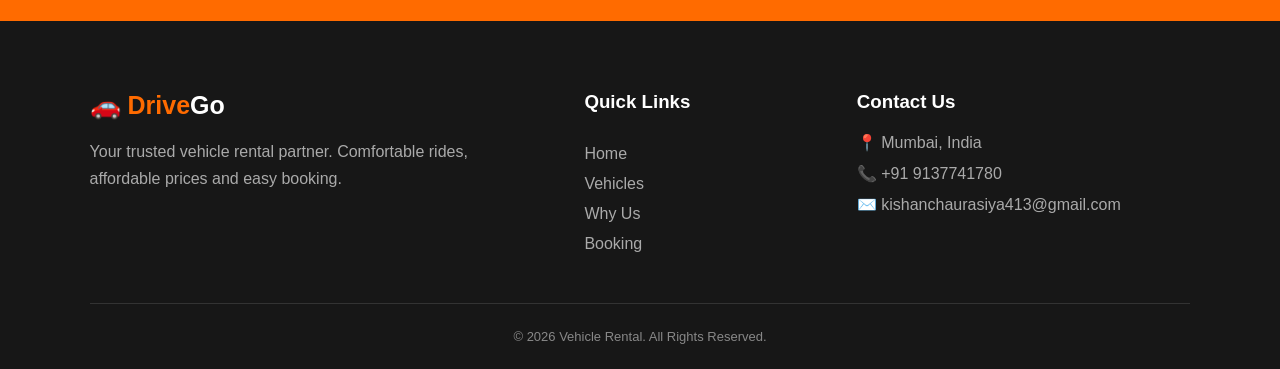
==== commit 6790ab49: "Update booking management system" ====
--- a/index.html
+++ b/index.html
@@ -11,12 +11,13 @@
 
     <link rel="stylesheet" href="style.css">
 
-    <!-- Pink logo only for browser tab -->
     <link rel="icon" type="image/png" href="logo.png">
 
 </head>
 
+
 <body>
+
 
     <!-- ================= NAVBAR ================= -->
 
@@ -27,24 +28,34 @@
         </div>
 
         <nav>
+
             <a href="#home">Home</a>
+
             <a href="#vehicles">Vehicles</a>
+
             <a href="#why-us">Why Us</a>
+
             <a href="#contact">Contact</a>
+
         </nav>
 
-        <a href="#booking" class="nav-btn">Book Now</a>
+        <a href="#booking" class="nav-btn">
+            Book Now
+        </a>
 
     </header>
 
 
+
     <!-- ================= HERO SECTION ================= -->
 
     <section class="hero" id="home">
 
         <div class="hero-content">
 
-            <p class="small-title">PREMIUM VEHICLE RENTAL SERVICE</p>
+            <p class="small-title">
+                PREMIUM VEHICLE RENTAL SERVICE
+            </p>
 
             <h1>
                 Your Journey.<br>
@@ -74,6 +85,7 @@
     </section>
 
 
+
     <!-- ================= SEARCH / BOOKING BOX ================= -->
 
     <section class="booking-section" id="booking">
@@ -82,18 +94,27 @@
 
             <div class="booking-title">
 
-                <p>BOOK YOUR RIDE</p>
-
-                <h2>Find Your Perfect Vehicle</h2>
+                <p>
+                    BOOK YOUR RIDE
+                </p>
+
+                <h2>
+                    Find Your Perfect Vehicle
+                </h2>
 
             </div>
 
 
             <div class="booking-form">
 
+
+                <!-- PICKUP LOCATION -->
+
                 <div class="input-group">
 
-                    <label>Pickup Location</label>
+                    <label>
+                        Pickup Location
+                    </label>
 
                     <input
                         type="text"
@@ -104,9 +125,14 @@
                 </div>
 
 
+
+                <!-- CUSTOMER NAME -->
+
                 <div class="input-group">
 
-                    <label>Customer Name</label>
+                    <label>
+                        Customer Name
+                    </label>
 
                     <input
                         type="text"
@@ -117,9 +143,14 @@
                 </div>
 
 
+
+                <!-- PHONE -->
+
                 <div class="input-group">
 
-                    <label>Phone Number</label>
+                    <label>
+                        Phone Number
+                    </label>
 
                     <input
                         type="text"
@@ -130,47 +161,128 @@
                 </div>
 
 
+
+                <!-- PICKUP DATE -->
+
                 <div class="input-group">
 
-                    <label>Pickup Date</label>
-
-                    <input type="date">
-
-                </div>
-
+                    <label>
+                        Pickup Date
+                    </label>
+
+                    <input
+                        type="date"
+                        id="pickupDate"
+                    >
+
+                </div>
+
+
+
+                <!-- RETURN DATE -->
 
                 <div class="input-group">
 
-                    <label>Return Date</label>
-
-                    <input type="date">
-
-                </div>
-
-
-                <button class="search-btn" type="button">
+                    <label>
+                        Return Date
+                    </label>
+
+                    <input
+                        type="date"
+                        id="returnDate"
+                    >
+
+                </div>
+
+
+
+                <!-- SEARCH BUTTON -->
+
+                <button
+                    class="search-btn"
+                    type="button"
+                >
                     Search Vehicle
                 </button>
 
-            </div>
-
+
+            </div>
+
+
+
+            <!-- VEHICLE RESULTS -->
 
             <div id="vehicleResults"></div>
 
+
         </div>
 
     </section>
 
 
+
+    <!-- ================= MY BOOKING ================= -->
+
+    <section class="booking-section my-booking-section">
+
+        <div class="booking-box">
+
+            <div class="booking-title">
+
+                <p>
+                    MY BOOKING
+                </p>
+
+                <h2>
+                    Check Your Booking
+                </h2>
+
+            </div>
+
+
+            <div class="my-booking-form">
+
+                <input
+                    type="text"
+                    id="bookingIdInput"
+                    placeholder="Enter Booking ID"
+                >
+
+                <button
+                    type="button"
+                    id="findBookingBtn"
+                >
+                    Find Booking
+                </button>
+
+            </div>
+
+
+            <div id="bookingLookupResult"></div>
+
+
+        </div>
+
+    </section>
+
+
+
     <!-- ================= VEHICLES ================= -->
 
-    <section class="vehicles-section" id="vehicles">
+    <section
+        class="vehicles-section"
+        id="vehicles"
+    >
 
         <div class="section-heading">
 
-            <p>OUR VEHICLES</p>
-
-            <h2>Choose Your Perfect Ride</h2>
+            <p>
+                OUR VEHICLES
+            </p>
+
+            <h2>
+                Choose Your Perfect Ride
+            </h2>
 
             <span>
                 Select from our wide range of comfortable
@@ -180,6 +292,7 @@
         </div>
 
 
+
         <div class="vehicle-container">
 
 
@@ -195,9 +308,13 @@
 
                     <div class="vehicle-name">
 
-                        <h3>Maruti Swift</h3>
-
-                        <span>Hatchback • 5 Seats • Petrol</span>
+                        <h3>
+                            Maruti Swift
+                        </h3>
+
+                        <span>
+                            Hatchback • 5 Seats • Petrol
+                        </span>
 
                     </div>
 
@@ -209,11 +326,21 @@
                     <div class="vehicle-bottom">
 
                         <div class="price">
-                            <strong>₹1,500</strong>
-                            <small>/ day</small>
+
+                            <strong>
+                                ₹1,500
+                            </strong>
+
+                            <small>
+                                / day
+                            </small>
+
                         </div>
 
-                        <a href="#booking" class="book-btn">
+                        <a
+                            href="#booking"
+                            class="book-btn"
+                        >
                             Book Now
                         </a>
 
@@ -224,6 +351,7 @@
             </div>
 
 
+
             <!-- VEHICLE 2 -->
 
             <div class="vehicle-card">
@@ -236,9 +364,13 @@
 
                     <div class="vehicle-name">
 
-                        <h3>Hyundai Creta</h3>
-
-                        <span>SUV • 5 Seats • Petrol</span>
+                        <h3>
+                            Hyundai Creta
+                        </h3>
+
+                        <span>
+                            SUV • 5 Seats • Petrol
+                        </span>
 
                     </div>
 
@@ -250,11 +382,21 @@
                     <div class="vehicle-bottom">
 
                         <div class="price">
-                            <strong>₹2,500</strong>
-                            <small>/ day</small>
+
+                            <strong>
+                                ₹2,500
+                            </strong>
+
+                            <small>
+                                / day
+                            </small>
+
                         </div>
 
-                        <a href="#booking" class="book-btn">
+                        <a
+                            href="#booking"
+                            class="book-btn"
+                        >
                             Book Now
                         </a>
 
@@ -265,6 +407,7 @@
             </div>
 
 
+
             <!-- VEHICLE 3 -->
 
             <div class="vehicle-card">
@@ -277,9 +420,13 @@
 
                     <div class="vehicle-name">
 
-                        <h3>Royal Enfield</h3>
-
-                        <span>Motorcycle • 2 Seats • Petrol</span>
+                        <h3>
+                            Royal Enfield
+                        </h3>
+
+                        <span>
+                            Motorcycle • 2 Seats • Petrol
+                        </span>
 
                     </div>
 
@@ -291,11 +438,21 @@
                     <div class="vehicle-bottom">
 
                         <div class="price">
-                            <strong>₹800</strong>
-                            <small>/ day</small>
+
+                            <strong>
+                                ₹800
+                            </strong>
+
+                            <small>
+                                / day
+                            </small>
+
                         </div>
 
-                        <a href="#booking" class="book-btn">
+                        <a
+                            href="#booking"
+                            class="book-btn"
+                        >
                             Book Now
                         </a>
 
@@ -311,15 +468,23 @@
     </section>
 
 
+
     <!-- ================= WHY CHOOSE US ================= -->
 
-    <section class="why-section" id="why-us">
+    <section
+        class="why-section"
+        id="why-us"
+    >
 
         <div class="section-heading">
 
-            <p>WHY VEHICLE RENTAL?</p>
-
-            <h2>Why Choose Us?</h2>
+            <p>
+                WHY VEHICLE RENTAL?
+            </p>
+
+            <h2>
+                Why Choose Us?
+            </h2>
 
             <span>
                 We make vehicle rental simple, convenient
@@ -329,6 +494,7 @@
         </div>
 
 
+
         <div class="features">
 
 
@@ -338,7 +504,9 @@
                     🚗
                 </div>
 
-                <h3>Wide Range of Vehicles</h3>
+                <h3>
+                    Wide Range of Vehicles
+                </h3>
 
                 <p>
                     Choose from cars, SUVs and motorcycles
@@ -348,13 +516,16 @@
             </div>
 
 
+
             <div class="feature-card">
 
                 <div class="feature-icon">
                     💰
                 </div>
 
-                <h3>Affordable Prices</h3>
+                <h3>
+                    Affordable Prices
+                </h3>
 
                 <p>
                     Get reliable vehicles at transparent
@@ -364,13 +535,16 @@
             </div>
 
 
+
             <div class="feature-card">
 
                 <div class="feature-icon">
                     ⚡
                 </div>
 
-                <h3>Easy Booking</h3>
+                <h3>
+                    Easy Booking
+                </h3>
 
                 <p>
                     Book your vehicle quickly with our
@@ -380,13 +554,16 @@
             </div>
 
 
+
             <div class="feature-card">
 
                 <div class="feature-icon">
                     ⭐
                 </div>
 
-                <h3>Reliable Service</h3>
+                <h3>
+                    Reliable Service
+                </h3>
 
                 <p>
                     We provide dependable vehicles and
@@ -401,13 +578,16 @@
     </section>
 
 
+
     <!-- ================= CALL TO ACTION ================= -->
 
     <section class="cta">
 
         <div>
 
-            <p>READY FOR YOUR NEXT JOURNEY?</p>
+            <p>
+                READY FOR YOUR NEXT JOURNEY?
+            </p>
 
             <h2>
                 Rent Your Vehicle Today
@@ -419,11 +599,15 @@
 
         </div>
 
-        <a href="#booking" class="cta-btn">
+        <a
+            href="#booking"
+            class="cta-btn"
+        >
             Book Now
         </a>
 
     </section>
+
 
 
     <!-- ================= FOOTER ================= -->
@@ -448,30 +632,56 @@
             </div>
 
 
+
             <div class="footer-links">
 
-                <h3>Quick Links</h3>
-
-                <a href="#home">Home</a>
-                <a href="#vehicles">Vehicles</a>
-                <a href="#why-us">Why Us</a>
-                <a href="#booking">Booking</a>
-
-            </div>
+                <h3>
+                    Quick Links
+                </h3>
+
+                <a href="#home">
+                    Home
+                </a>
+
+                <a href="#vehicles">
+                    Vehicles
+                </a>
+
+                <a href="#why-us">
+                    Why Us
+                </a>
+
+                <a href="#booking">
+                    Booking
+                </a>
+
+            </div>
+
 
 
             <div class="footer-contact">
 
-                <h3>Contact Us</h3>
-
-                <p>📍 Mumbai, India</p>
-                <p>📞 +91 9137741780</p>
-                <p>✉️ kishanchaurasiya413@gmail.com</p>
-
-            </div>
-
-
-        </div>
+                <h3>
+                    Contact Us
+                </h3>
+
+                <p>
+                    📍 Mumbai, India
+                </p>
+
+                <p>
+                    📞 +91 9137741780
+                </p>
+
+                <p>
+                    ✉️ kishanchaurasiya413@gmail.com
+                </p>
+
+            </div>
+
+
+        </div>
+
 
 
         <div class="copyright">
@@ -485,8 +695,12 @@
     </footer>
 
 
+
+    <!-- ================= JAVASCRIPT ================= -->
+
     <script src="script.js"></script>
 
+
 </body>
 
 </html>
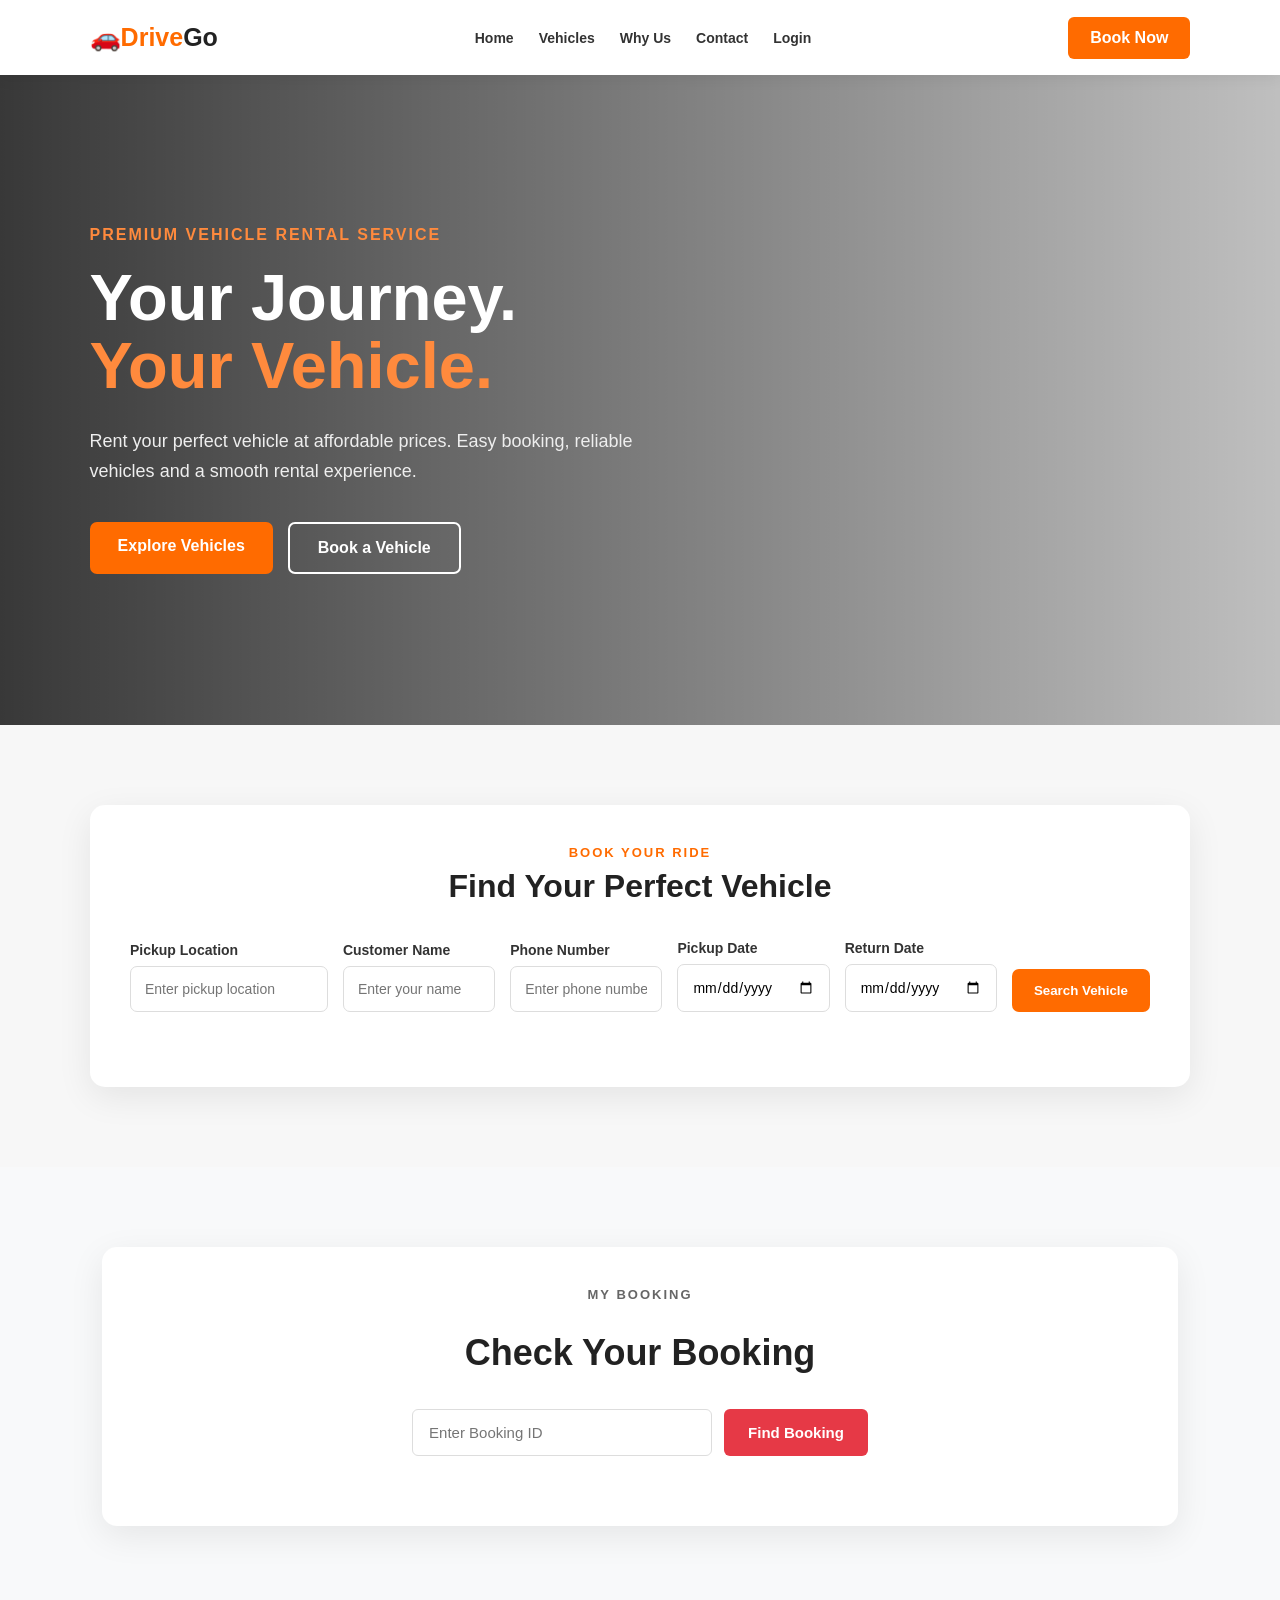
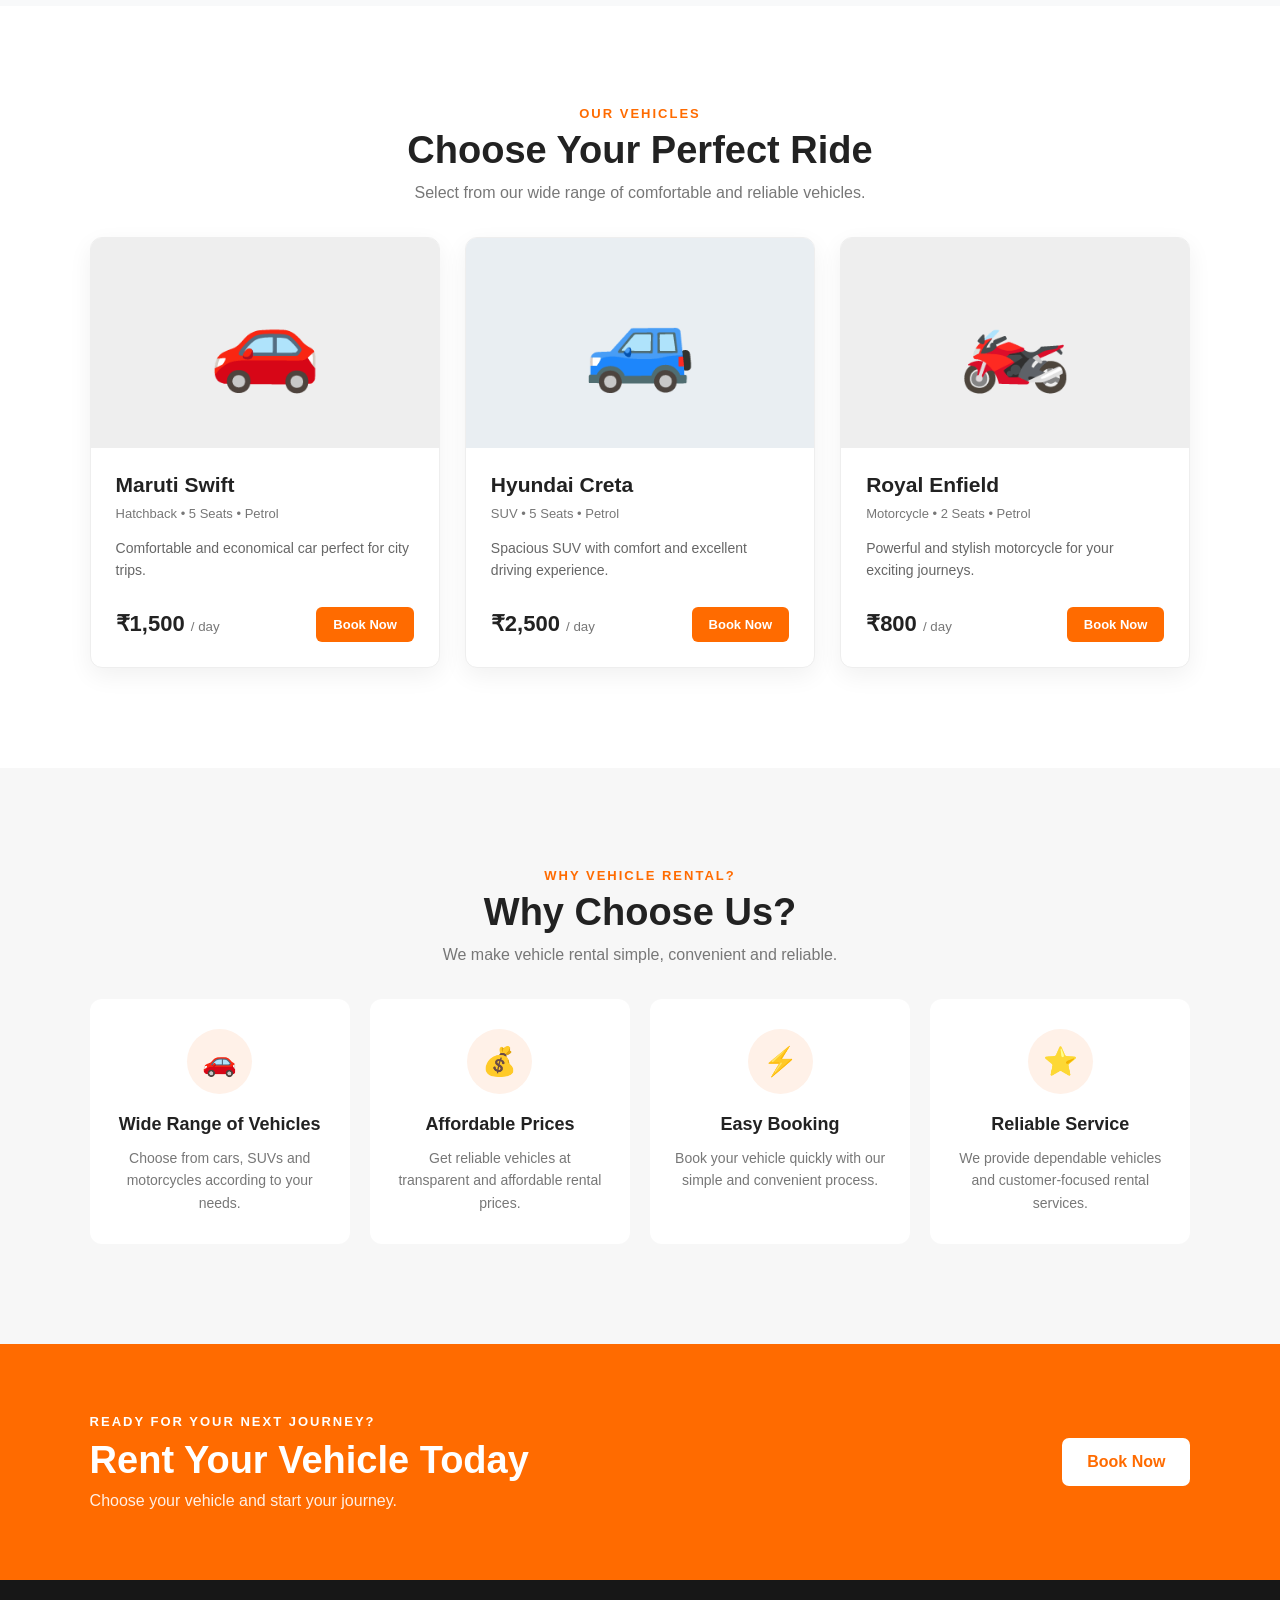
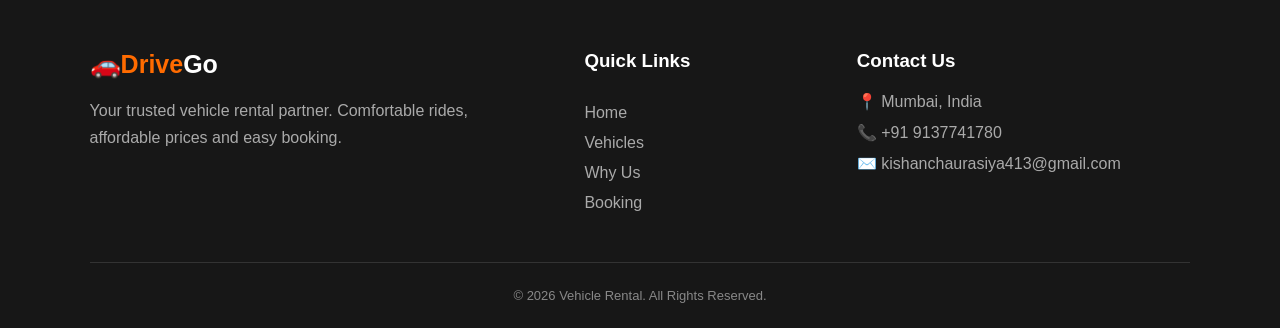
==== commit e5d277e6: "Update DriveGo website" ====
--- a/index.html
+++ b/index.html
@@ -37,6 +37,8 @@
 
             <a href="#contact">Contact</a>
 
+            <a href="/login.html">Login</a>
+            
         </nav>
 
         <a href="#booking" class="nav-btn">
--- a/style.css
+++ b/style.css
@@ -1,212 +1,109 @@
-/* =========================
-   BASIC RESET
-========================= */
-
 * {
     margin: 0;
     padding: 0;
     box-sizing: border-box;
 }
 
-html {
-    scroll-behavior: smooth;
-}
+html { scroll-behavior: smooth; }
 
 body {
     font-family: Arial, sans-serif;
     color: #222;
-    background: #ffffff;
-}
-
-a {
-    text-decoration: none;
-}
-
-button,
-input {
-    font-family: inherit;
-}
-
-
-/* =========================
-   NAVBAR
-========================= */
+    background: #fff;
+}
+
+a { text-decoration: none; }
+button, input { font-family: inherit; }
 
 .navbar {
     width: 100%;
-    height: 75px;
+    min-height: 75px;
     padding: 0 7%;
-
     display: flex;
     align-items: center;
     justify-content: space-between;
-
-    background: #ffffff;
-
+    background: #fff;
     position: sticky;
     top: 0;
     z-index: 1000;
-
-    box-shadow: 0 2px 15px rgba(0, 0, 0, 0.08);
+    box-shadow: 0 2px 15px rgba(0,0,0,.08);
 }
 
 .logo {
     font-size: 25px;
     font-weight: bold;
     color: #222;
-}
-
-.logo span {
-    color: #ff6b00;
-}
+    display: flex;
+    align-items: center;
+    white-space: nowrap;
+}
+
+.logo span { color: #ff6b00; }
 
 .navbar nav {
     display: flex;
-    gap: 35px;
+    gap: 25px;
+    align-items: center;
 }
 
 .navbar nav a {
     color: #333;
-    font-size: 15px;
+    font-size: 14px;
     font-weight: 600;
-    transition: 0.3s;
-}
-
-.navbar nav a:hover {
-    color: #ff6b00;
-}
+    transition: .3s;
+}
+
+.navbar nav a:hover { color: #ff6b00; }
 
 .nav-btn {
     background: #ff6b00;
-    color: white;
+    color: #fff;
     padding: 12px 22px;
     border-radius: 6px;
     font-weight: bold;
-    transition: 0.3s;
-}
-
-.nav-btn:hover {
-    background: #e85d00;
-    transform: translateY(-2px);
-}
-
-
-/* =========================
-   HERO SECTION
-========================= */
+    transition: .3s;
+}
+
+.nav-btn:hover { background: #e85d00; transform: translateY(-2px); }
 
 .hero {
     min-height: 650px;
-
-    display: flex;
-    align-items: center;
-
+    display: flex;
+    align-items: center;
     padding: 80px 7%;
-
     background:
-        linear-gradient(
-            90deg,
-            rgba(0, 0, 0, 0.78),
-            rgba(0, 0, 0, 0.25)
-        ),
+        linear-gradient(90deg, rgba(0,0,0,.78), rgba(0,0,0,.25)),
         url("https://images.unsplash.com/photo-1503376780353-7e6692767b70?auto=format&fit=crop&w=1600&q=80");
-
     background-size: cover;
     background-position: center;
 }
 
-.hero-content {
-    max-width: 650px;
-    color: white;
-}
-
-.small-title {
-    color: #ff8a3d;
-    font-weight: bold;
-    letter-spacing: 2px;
-    margin-bottom: 20px;
-}
-
-.hero h1 {
-    font-size: 65px;
-    line-height: 1.05;
-    margin-bottom: 25px;
-}
-
-.hero h1 span {
-    color: #ff8a3d;
-}
-
-.hero-text {
-    font-size: 18px;
-    line-height: 1.7;
-    max-width: 570px;
-    color: #eeeeee;
-    margin-bottom: 35px;
-}
-
-.hero-buttons {
-    display: flex;
-    gap: 15px;
-}
-
-.primary-btn,
-.secondary-btn {
-    padding: 15px 28px;
-    border-radius: 7px;
-    font-weight: bold;
-    transition: 0.3s;
-}
-
-.primary-btn {
-    background: #ff6b00;
-    color: white;
-}
-
-.primary-btn:hover {
-    background: #e85d00;
-    transform: translateY(-3px);
-}
-
-.secondary-btn {
-    border: 2px solid white;
-    color: white;
-}
-
-.secondary-btn:hover {
-    background: white;
-    color: #222;
-}
-
-
-/* =========================
-   BOOKING SECTION
-========================= */
-
-.booking-section {
-    padding: 80px 7%;
-    background: #f7f7f7;
-}
-
-.booking-box {
+.hero-content { max-width: 650px; color: #fff; }
+.small-title { color: #ff8a3d; font-weight: bold; letter-spacing: 2px; margin-bottom: 20px; }
+.hero h1 { font-size: 65px; line-height: 1.05; margin-bottom: 25px; }
+.hero h1 span { color: #ff8a3d; }
+.hero-text { font-size: 18px; line-height: 1.7; max-width: 570px; color: #eee; margin-bottom: 35px; }
+
+.hero-buttons { display: flex; gap: 15px; }
+.primary-btn, .secondary-btn { padding: 15px 28px; border-radius: 7px; font-weight: bold; transition: .3s; }
+.primary-btn { background: #ff6b00; color: #fff; }
+.primary-btn:hover { background: #e85d00; transform: translateY(-3px); }
+.secondary-btn { border: 2px solid #fff; color: #fff; }
+.secondary-btn:hover { background: #fff; color: #222; }
+
+.booking-section, .my-booking-section { padding: 80px 7%; background: #f7f7f7; }
+
+.booking-box, .my-booking-box {
     max-width: 1100px;
     margin: auto;
-
-    background: white;
-
+    background: #fff;
     padding: 40px;
-
     border-radius: 15px;
-
-    box-shadow: 0 10px 35px rgba(0, 0, 0, 0.08);
-}
-
-.booking-title {
-    text-align: center;
-    margin-bottom: 35px;
-}
-
-.booking-title p {
+    box-shadow: 0 10px 35px rgba(0,0,0,.08);
+}
+
+.booking-title { text-align: center; margin-bottom: 35px; }
+.booking-title p, .section-heading p {
     color: #ff6b00;
     font-size: 13px;
     font-weight: bold;
@@ -214,730 +111,378 @@
     margin-bottom: 8px;
 }
 
-.booking-title h2 {
-    font-size: 32px;
-}
-
-
-/* BOOKING FORM */
+.booking-title h2 { font-size: 32px; }
 
 .booking-form {
     display: grid;
-
-    grid-template-columns:
-        1.3fr
-        1fr
-        1fr
-        auto;
-
-    gap: 20px;
-
+    grid-template-columns: 1.3fr 1fr 1fr 1fr 1fr auto;
+    gap: 15px;
     align-items: end;
 }
 
-.input-group {
-    display: flex;
-    flex-direction: column;
-    gap: 8px;
-}
-
-.input-group label {
+.input-group { display: flex; flex-direction: column; gap: 8px; }
+.input-group label { font-size: 14px; font-weight: bold; color: #333; }
+.input-group input, .booking-lookup input {
+    width: 100%;
+    padding: 14px;
+    border: 1px solid #ddd;
+    border-radius: 7px;
+    outline: none;
     font-size: 14px;
+    transition: .3s;
+}
+
+.input-group input:focus, .booking-lookup input:focus {
+    border-color: #ff6b00;
+    box-shadow: 0 0 0 3px rgba(255,107,0,.1);
+}
+
+.search-btn, #findBookingBtn, #calculateBtn, .cancel-booking-btn {
+    border: none;
+    color: #fff;
+    padding: 14px 22px;
+    border-radius: 7px;
     font-weight: bold;
-    color: #333;
-}
-
-.input-group input {
-    width: 100%;
-
-    padding: 14px;
-
-    border: 1px solid #ddd;
-
-    border-radius: 7px;
-
-    outline: none;
-
-    font-size: 14px;
-
-    transition: 0.3s;
-}
-
-.input-group input:focus {
-    border-color: #ff6b00;
-
-    box-shadow:
-        0 0 0 3px rgba(255, 107, 0, 0.1);
-}
-
-
-/* =========================
-   SEARCH BUTTON
-========================= */
-
-.search-btn {
-    border: none;
-
-    background: #ff6b00;
-
-    color: white;
-
-    padding: 14px 25px;
-
-    border-radius: 7px;
-
-    font-weight: bold;
-
     cursor: pointer;
-
-    transition: 0.3s;
-}
-
-.search-btn:hover {
-    background: #e85d00;
-
-    transform: translateY(-2px);
-}
-
-
-/* =========================
-   VEHICLE RESULTS
-========================= */
-
-#vehicleResults {
-    margin-top: 35px;
-}
-
-.vehicle-selection {
-    border-top: 1px solid #eeeeee;
-    padding-top: 30px;
-}
-
-.vehicle-selection h2 {
-    font-size: 27px;
-    margin-bottom: 10px;
-}
-
-.vehicle-selection > p {
-    color: #555;
-    margin-bottom: 5px;
-}
-
-
-/* VEHICLE OPTIONS */
+    transition: .3s;
+}
+
+.search-btn, #findBookingBtn { background: #ff6b00; }
+.search-btn:hover, #findBookingBtn:hover { background: #e85d00; transform: translateY(-2px); }
+
+#vehicleResults { margin-top: 35px; }
+.vehicle-selection { border-top: 1px solid #eee; padding-top: 30px; }
+.vehicle-selection h2 { font-size: 27px; margin-bottom: 10px; }
+.vehicle-selection > p { color: #555; margin-bottom: 5px; }
 
 .vehicle-options {
     display: grid;
-
-    grid-template-columns: repeat(3, 1fr);
-
+    grid-template-columns: repeat(3,1fr);
     gap: 15px;
-
     margin-top: 25px;
 }
 
 .vehicle-option {
     border: 1px solid #ddd;
-
     border-radius: 10px;
-
     padding: 18px;
-
-    transition: 0.3s;
-}
-
-.vehicle-option:hover {
-    border-color: #ff6b00;
-
-    box-shadow:
-        0 5px 20px rgba(0, 0, 0, 0.08);
-}
-
-.vehicle-option input {
-    accent-color: #ff6b00;
-    margin-right: 8px;
-}
-
-.vehicle-option label {
-    cursor: pointer;
-
-    display: flex;
-
-    flex-direction: column;
-
-    gap: 7px;
-
-    margin-top: 8px;
-}
-
-.vehicle-option label strong {
-    font-size: 17px;
-}
-
-.vehicle-option label span {
-    color: #666;
-    font-size: 14px;
-}
-
-
-/* CALCULATE BUTTON */
-
-#calculateBtn {
-    margin-top: 25px;
-
-    border: none;
-
-    background: #222;
-
-    color: white;
-
-    padding: 13px 22px;
-
-    border-radius: 6px;
-
-    cursor: pointer;
-
-    font-weight: bold;
-
-    transition: 0.3s;
-}
-
-#calculateBtn:hover {
-    background: #ff6b00;
-}
-
-
-/* BOOKING SUMMARY */
-
-#totalResult {
-    margin-top: 25px;
-
-    padding: 25px;
-
+    transition: .3s;
+}
+
+.vehicle-option:hover { border-color: #ff6b00; box-shadow: 0 5px 20px rgba(0,0,0,.08); }
+.vehicle-option input { accent-color: #ff6b00; margin-right: 8px; }
+.vehicle-option label { cursor: pointer; display: flex; flex-direction: column; gap: 7px; margin-top: 8px; }
+.vehicle-option label strong { font-size: 17px; }
+.vehicle-option label span { color: #666; font-size: 14px; }
+
+#calculateBtn { margin-top: 25px; background: #222; }
+#calculateBtn:hover { background: #ff6b00; }
+
+#totalResult { margin-top: 25px; padding: 25px; background: #f8f8f8; border-left: 4px solid #ff6b00; border-radius: 8px; }
+#totalResult h3 { margin-bottom: 15px; }
+#totalResult p { margin-bottom: 7px; color: #444; }
+#totalResult h2 { margin-top: 15px; color: #ff6b00; }
+
+.my-booking-section { background: #fff; }
+.section-heading { text-align: center; margin-bottom: 35px; }
+.section-heading h2 { font-size: 38px; margin-bottom: 12px; }
+.section-heading span { color: #777; font-size: 16px; }
+
+.booking-lookup {
+    max-width: 650px;
+    margin: auto;
+    display: grid;
+    grid-template-columns: 1fr auto;
+    gap: 12px;
+}
+
+.booking-details {
+    max-width: 700px;
+    margin: 30px auto 0;
+    padding: 28px;
+    border-radius: 12px;
     background: #f8f8f8;
-
-    border-left: 4px solid #ff6b00;
-
+    border-left: 5px solid #ff6b00;
+}
+
+.booking-details h3 { margin-bottom: 18px; font-size: 24px; }
+.booking-details p { margin: 9px 0; color: #444; }
+.booking-details strong { color: #222; }
+.status-confirmed { color: #188038 !important; font-weight: bold; }
+.status-cancelled { color: #d93025 !important; font-weight: bold; }
+
+.cancel-booking-btn {
+    margin-top: 18px;
+    background: #d93025;
+}
+
+.cancel-booking-btn:hover { background: #b91c1c; transform: translateY(-2px); }
+
+.lookup-error {
+    max-width: 700px;
+    margin: 25px auto 0;
+    padding: 18px;
+    background: #fff1f1;
+    border-left: 4px solid #d93025;
     border-radius: 8px;
-}
-
-#totalResult h3 {
-    margin-bottom: 15px;
-}
-
-#totalResult p {
-    margin-bottom: 7px;
-    color: #444;
-}
-
-#totalResult h2 {
-    margin-top: 15px;
-    color: #ff6b00;
-}
-
-
-/* =========================
-   VEHICLES SECTION
-========================= */
-
-.vehicles-section {
-    padding: 100px 7%;
-    background: white;
-}
-
-.section-heading {
-    text-align: center;
-    margin-bottom: 50px;
-}
-
-.section-heading p {
-    color: #ff6b00;
-
-    font-size: 13px;
-
-    font-weight: bold;
-
-    letter-spacing: 2px;
-
-    margin-bottom: 10px;
-}
-
-.section-heading h2 {
-    font-size: 38px;
-    margin-bottom: 12px;
-}
-
-.section-heading span {
-    color: #777;
-    font-size: 16px;
-}
+    color: #a61b1b;
+}
+
+.vehicles-section { padding: 100px 7%; background: #fff; }
 
 .vehicle-container {
     max-width: 1150px;
-
     margin: auto;
-
     display: grid;
-
-    grid-template-columns: repeat(3, 1fr);
-
+    grid-template-columns: repeat(3,1fr);
     gap: 25px;
 }
 
 .vehicle-card {
-    background: white;
-
+    background: #fff;
     border-radius: 12px;
-
     overflow: hidden;
-
-    border: 1px solid #eeeeee;
-
-    box-shadow:
-        0 8px 25px rgba(0, 0, 0, 0.06);
-
-    transition: 0.3s;
-}
-
-.vehicle-card:hover {
-    transform: translateY(-7px);
-
-    box-shadow:
-        0 15px 35px rgba(0, 0, 0, 0.12);
-}
+    border: 1px solid #eee;
+    box-shadow: 0 8px 25px rgba(0,0,0,.06);
+    transition: .3s;
+}
+
+.vehicle-card:hover { transform: translateY(-7px); box-shadow: 0 15px 35px rgba(0,0,0,.12); }
 
 .vehicle-image {
     height: 210px;
-
-    display: flex;
-
-    align-items: center;
-
+    display: flex;
+    align-items: center;
     justify-content: center;
-
     font-size: 90px;
-
     background: #f4f4f4;
 }
 
-.car-one {
-    background: #eeeeee;
-}
-
-.car-two {
-    background: #e9eef2;
-}
-
-.bike {
-    background: #eeeeee;
-}
-
-.vehicle-info {
-    padding: 25px;
-}
-
-.vehicle-name {
-    margin-bottom: 15px;
-}
-
-.vehicle-name h3 {
-    font-size: 21px;
-    margin-bottom: 7px;
-}
-
-.vehicle-name span {
-    color: #777;
-    font-size: 13px;
-}
-
-.vehicle-description {
-    color: #666;
-
-    line-height: 1.6;
-
-    font-size: 14px;
-
-    margin-bottom: 25px;
-}
-
-.vehicle-bottom {
-    display: flex;
-
-    justify-content: space-between;
-
-    align-items: center;
-}
-
-.price strong {
-    font-size: 22px;
-    color: #222;
-}
-
-.price small {
-    color: #777;
-}
+.car-one { background: #eee; }
+.car-two { background: #e9eef2; }
+.bike { background: #eee; }
+
+.vehicle-info { padding: 25px; }
+.vehicle-name { margin-bottom: 15px; }
+.vehicle-name h3 { font-size: 21px; margin-bottom: 7px; }
+.vehicle-name span { color: #777; font-size: 13px; }
+.vehicle-description { color: #666; line-height: 1.6; font-size: 14px; margin-bottom: 25px; }
+.vehicle-bottom { display: flex; justify-content: space-between; align-items: center; }
+.price strong { font-size: 22px; color: #222; }
+.price small { color: #777; }
 
 .book-btn {
     background: #ff6b00;
-
-    color: white;
-
+    color: #fff;
     padding: 10px 17px;
-
     border-radius: 6px;
-
     font-size: 13px;
-
     font-weight: bold;
-
-    transition: 0.3s;
-}
-
-.book-btn:hover {
-    background: #e85d00;
-}
-
-
-/* =========================
-   WHY US
-========================= */
-
-.why-section {
-    padding: 100px 7%;
-    background: #f7f7f7;
-}
+    transition: .3s;
+}
+
+.book-btn:hover { background: #e85d00; }
+
+.why-section { padding: 100px 7%; background: #f7f7f7; }
 
 .features {
     max-width: 1150px;
-
     margin: auto;
-
     display: grid;
-
-    grid-template-columns: repeat(4, 1fr);
-
+    grid-template-columns: repeat(4,1fr);
     gap: 20px;
 }
 
 .feature-card {
-    background: white;
-
+    background: #fff;
     padding: 30px 22px;
-
     text-align: center;
-
     border-radius: 12px;
-
-    transition: 0.3s;
-}
-
-.feature-card:hover {
-    transform: translateY(-5px);
-
-    box-shadow:
-        0 10px 30px rgba(0, 0, 0, 0.08);
-}
-
-.feature-icon {
-    width: 65px;
-    height: 65px;
-
-    margin: 0 auto 20px;
-
-    display: flex;
-
-    align-items: center;
-    justify-content: center;
-
-    background: #fff1e8;
-
-    border-radius: 50%;
-
-    font-size: 28px;
-}
-
-.feature-card h3 {
-    font-size: 18px;
-    margin-bottom: 12px;
-}
-
-.feature-card p {
-    color: #777;
-
-    font-size: 14px;
-
-    line-height: 1.6;
-}
-
-
-/* =========================
-   CTA
-========================= */
+    transition: .3s;
+}
+
+.feature-card:hover { transform: translateY(-5px); box-shadow: 0 10px 30px rgba(0,0,0,.08); }
+.feature-icon { width: 65px; height: 65px; margin: 0 auto 20px; display:flex; align-items:center; justify-content:center; background:#fff1e8; border-radius:50%; font-size:28px; }
+.feature-card h3 { font-size:18px; margin-bottom:12px; }
+.feature-card p { color:#777; font-size:14px; line-height:1.6; }
 
 .cta {
     padding: 70px 7%;
-
     background: #ff6b00;
-
+    color: #fff;
+    display: flex;
+    align-items: center;
+    justify-content: space-between;
+    gap: 30px;
+}
+
+.cta p { font-size:13px; font-weight:bold; letter-spacing:2px; margin-bottom:10px; }
+.cta h2 { font-size:38px; margin-bottom:10px; }
+.cta span { font-size:16px; opacity:.9; }
+.cta-btn { background:#fff; color:#ff6b00; padding:15px 25px; border-radius:7px; font-weight:bold; white-space:nowrap; transition:.3s; }
+.cta-btn:hover { transform:translateY(-3px); box-shadow:0 8px 20px rgba(0,0,0,.15); }
+
+footer { background:#171717; color:#fff; padding:70px 7% 0; }
+.footer-container { max-width:1150px; margin:auto; display:grid; grid-template-columns:2fr 1fr 1.5fr; gap:50px; padding-bottom:50px; }
+.footer-logo { color:#fff; margin-bottom:18px; }
+.footer-about p { color:#aaa; max-width:400px; line-height:1.7; }
+.footer-links h3, .footer-contact h3 { margin-bottom:20px; }
+.footer-links { display:flex; flex-direction:column; gap:12px; }
+.footer-links a { color:#aaa; transition:.3s; }
+.footer-links a:hover { color:#ff6b00; }
+.footer-contact p { color:#aaa; margin-bottom:12px; }
+.copyright { border-top:1px solid #333; text-align:center; padding:25px 0; color:#888; font-size:13px; }
+
+@media (max-width: 1100px) {
+    .booking-form { grid-template-columns: 1fr 1fr 1fr; }
+    .search-btn { width:100%; }
+    .navbar nav { gap:15px; }
+}
+
+@media (max-width: 900px) {
+    .hero h1 { font-size:50px; }
+    .vehicle-container { grid-template-columns:1fr 1fr; }
+    .features { grid-template-columns:1fr 1fr; }
+    .vehicle-options { grid-template-columns:1fr; }
+    .footer-container { grid-template-columns:1fr 1fr; }
+}
+
+@media (max-width: 600px) {
+    .navbar { padding:18px 5%; flex-wrap:wrap; gap:15px; }
+    .navbar nav { order:3; width:100%; justify-content:center; flex-wrap:wrap; }
+    .nav-btn { padding:10px 15px; }
+    .hero { min-height:600px; padding:60px 5%; }
+    .hero h1 { font-size:42px; }
+    .hero-buttons { flex-direction:column; align-items:flex-start; }
+    .booking-section, .my-booking-section, .vehicles-section, .why-section { padding:60px 5%; }
+    .booking-box, .my-booking-box { padding:25px; }
+    .booking-form, .booking-lookup { grid-template-columns:1fr; }
+    .vehicle-container, .features { grid-template-columns:1fr; }
+    .section-heading h2 { font-size:30px; }
+    .cta { flex-direction:column; align-items:flex-start; }
+    .cta h2 { font-size:30px; }
+    .footer-container { grid-template-columns:1fr; }
+}
+/* ================= MY BOOKING ================= */
+
+.my-booking-section {
+    padding: 80px 8%;
+    background: #f8f9fa;
+    text-align: center;
+}
+
+.my-booking-section h2 {
+    font-size: 36px;
+    margin-bottom: 10px;
+}
+
+.my-booking-section p {
+    color: #666;
+    margin-bottom: 30px;
+}
+
+.my-booking-form {
+    display: flex;
+    justify-content: center;
+    gap: 12px;
+    margin-bottom: 30px;
+}
+
+.my-booking-form input {
+    width: 300px;
+    padding: 14px 16px;
+    border: 1px solid #ddd;
+    border-radius: 6px;
+    font-size: 15px;
+}
+
+.my-booking-form button,
+#findBookingBtn {
+    background: #e63946;
     color: white;
-
-    display: flex;
-
-    align-items: center;
-
-    justify-content: space-between;
-
-    gap: 30px;
-}
-
-.cta p {
-    font-size: 13px;
-
-    font-weight: bold;
-
-    letter-spacing: 2px;
-
-    margin-bottom: 10px;
-}
-
-.cta h2 {
-    font-size: 38px;
-    margin-bottom: 10px;
-}
-
-.cta span {
-    font-size: 16px;
-    opacity: 0.9;
-}
-
-.cta-btn {
+    border: none;
+    padding: 14px 24px;
+    border-radius: 6px;
+    font-size: 15px;
+    font-weight: 600;
+    cursor: pointer;
+    transition: 0.3s;
+}
+
+.my-booking-form button:hover,
+#findBookingBtn:hover {
+    background: #c1121f;
+}
+
+.booking-details {
+    max-width: 600px;
+    margin: 0 auto;
+    padding: 25px;
     background: white;
-
-    color: #ff6b00;
-
-    padding: 15px 25px;
-
-    border-radius: 7px;
-
-    font-weight: bold;
-
-    white-space: nowrap;
-
+    border-radius: 10px;
+    box-shadow: 0 5px 20px rgba(0, 0, 0, 0.08);
+    text-align: left;
+}
+
+.booking-details h3 {
+    color: #222;
+    margin-bottom: 15px;
+}
+
+.booking-details p {
+    margin: 8px 0;
+    color: #333;
+}
+
+.booking-details h2 {
+    margin-top: 20px;
+    color: #e63946;
+}
+
+.cancel-booking-btn {
+    background: #e63946;
+    color: white;
+    border: none;
+    padding: 12px 22px;
+    border-radius: 6px;
+    font-size: 14px;
+    font-weight: 600;
+    cursor: pointer;
+    margin-top: 15px;
     transition: 0.3s;
 }
 
-.cta-btn:hover {
-    transform: translateY(-3px);
-
-    box-shadow:
-        0 8px 20px rgba(0, 0, 0, 0.15);
-}
-
-
-/* =========================
-   FOOTER
-========================= */
-
-footer {
-    background: #171717;
-
-    color: white;
-
-    padding: 70px 7% 0;
-}
-
-.footer-container {
-    max-width: 1150px;
-
-    margin: auto;
-
-    display: grid;
-
-    grid-template-columns: 2fr 1fr 1.5fr;
-
-    gap: 50px;
-
-    padding-bottom: 50px;
-}
-
-.footer-logo {
-    color: white;
-    margin-bottom: 18px;
-}
-
-.footer-about p {
-    color: #aaa;
-
-    max-width: 400px;
-
-    line-height: 1.7;
-}
-
-.footer-links h3,
-.footer-contact h3 {
-    margin-bottom: 20px;
-}
-
-.footer-links {
-    display: flex;
-
-    flex-direction: column;
-
-    gap: 12px;
-}
-
-.footer-links a {
-    color: #aaa;
-    transition: 0.3s;
-}
-
-.footer-links a:hover {
-    color: #ff6b00;
-}
-
-.footer-contact p {
-    color: #aaa;
-    margin-bottom: 12px;
-}
-
-.copyright {
-    border-top: 1px solid #333;
-
-    text-align: center;
-
-    padding: 25px 0;
-
-    color: #888;
-
-    font-size: 13px;
-}
-
-
-/* =========================
-   RESPONSIVE DESIGN
-========================= */
-
-@media (max-width: 900px) {
-
-    .navbar nav {
-        gap: 15px;
+.cancel-booking-btn:hover {
+    background: #c1121f;
+}
+
+.status-confirmed {
+    color: green;
+}
+
+.status-cancelled {
+    color: #e63946;
+}
+
+.lookup-error {
+    color: #e63946;
+    margin-top: 20px;
+}
+
+/* Mobile */
+@media (max-width: 600px) {
+    .my-booking-form {
+        flex-direction: column;
+        align-items: center;
     }
 
-    .hero h1 {
-        font-size: 50px;
+    .my-booking-form input {
+        width: 100%;
+        max-width: 350px;
     }
 
-    .booking-form {
-        grid-template-columns: 1fr 1fr;
+    .my-booking-form button {
+        width: 100%;
+        max-width: 350px;
     }
-
-    .search-btn {
-        width: 100%;
-    }
-
-    .vehicle-container {
-        grid-template-columns: 1fr 1fr;
-    }
-
-    .features {
-        grid-template-columns: 1fr 1fr;
-    }
-
-    .vehicle-options {
-        grid-template-columns: 1fr;
-    }
-
-    .footer-container {
-        grid-template-columns: 1fr 1fr;
-    }
-}
-
-
-@media (max-width: 600px) {
-
-    .navbar {
-        height: auto;
-
-        padding: 18px 5%;
-
-        flex-wrap: wrap;
-
-        gap: 15px;
-    }
-
-    .navbar nav {
-        order: 3;
-
-        width: 100%;
-
-        justify-content: center;
-    }
-
-    .hero {
-        min-height: 600px;
-        padding: 60px 5%;
-    }
-
-    .hero h1 {
-        font-size: 42px;
-    }
-
-    .hero-buttons {
-        flex-direction: column;
-        align-items: flex-start;
-    }
-
-    .booking-section,
-    .vehicles-section,
-    .why-section {
-        padding: 60px 5%;
-    }
-
-    .booking-box {
-        padding: 25px;
-    }
-
-    .booking-form {
-        grid-template-columns: 1fr;
-    }
-
-    .vehicle-container,
-    .features {
-        grid-template-columns: 1fr;
-    }
-
-    .section-heading h2 {
-        font-size: 30px;
-    }
-
-    .cta {
-        flex-direction: column;
-        align-items: flex-start;
-    }
-
-    .cta h2 {
-        font-size: 30px;
-    }
-
-    .footer-container {
-        grid-template-columns: 1fr;
-    }
-}
-================= LOGO =================
-
-.logo {
-    display: flex;
-    align-items: center;
-}
-
-.logo img {
-    width: 150px;
-    height: auto;
-    display: block;
-    object-fit: contain;
-}
-
-.footer-logo img {
-    width: 140px;
-    height: auto;
 }
